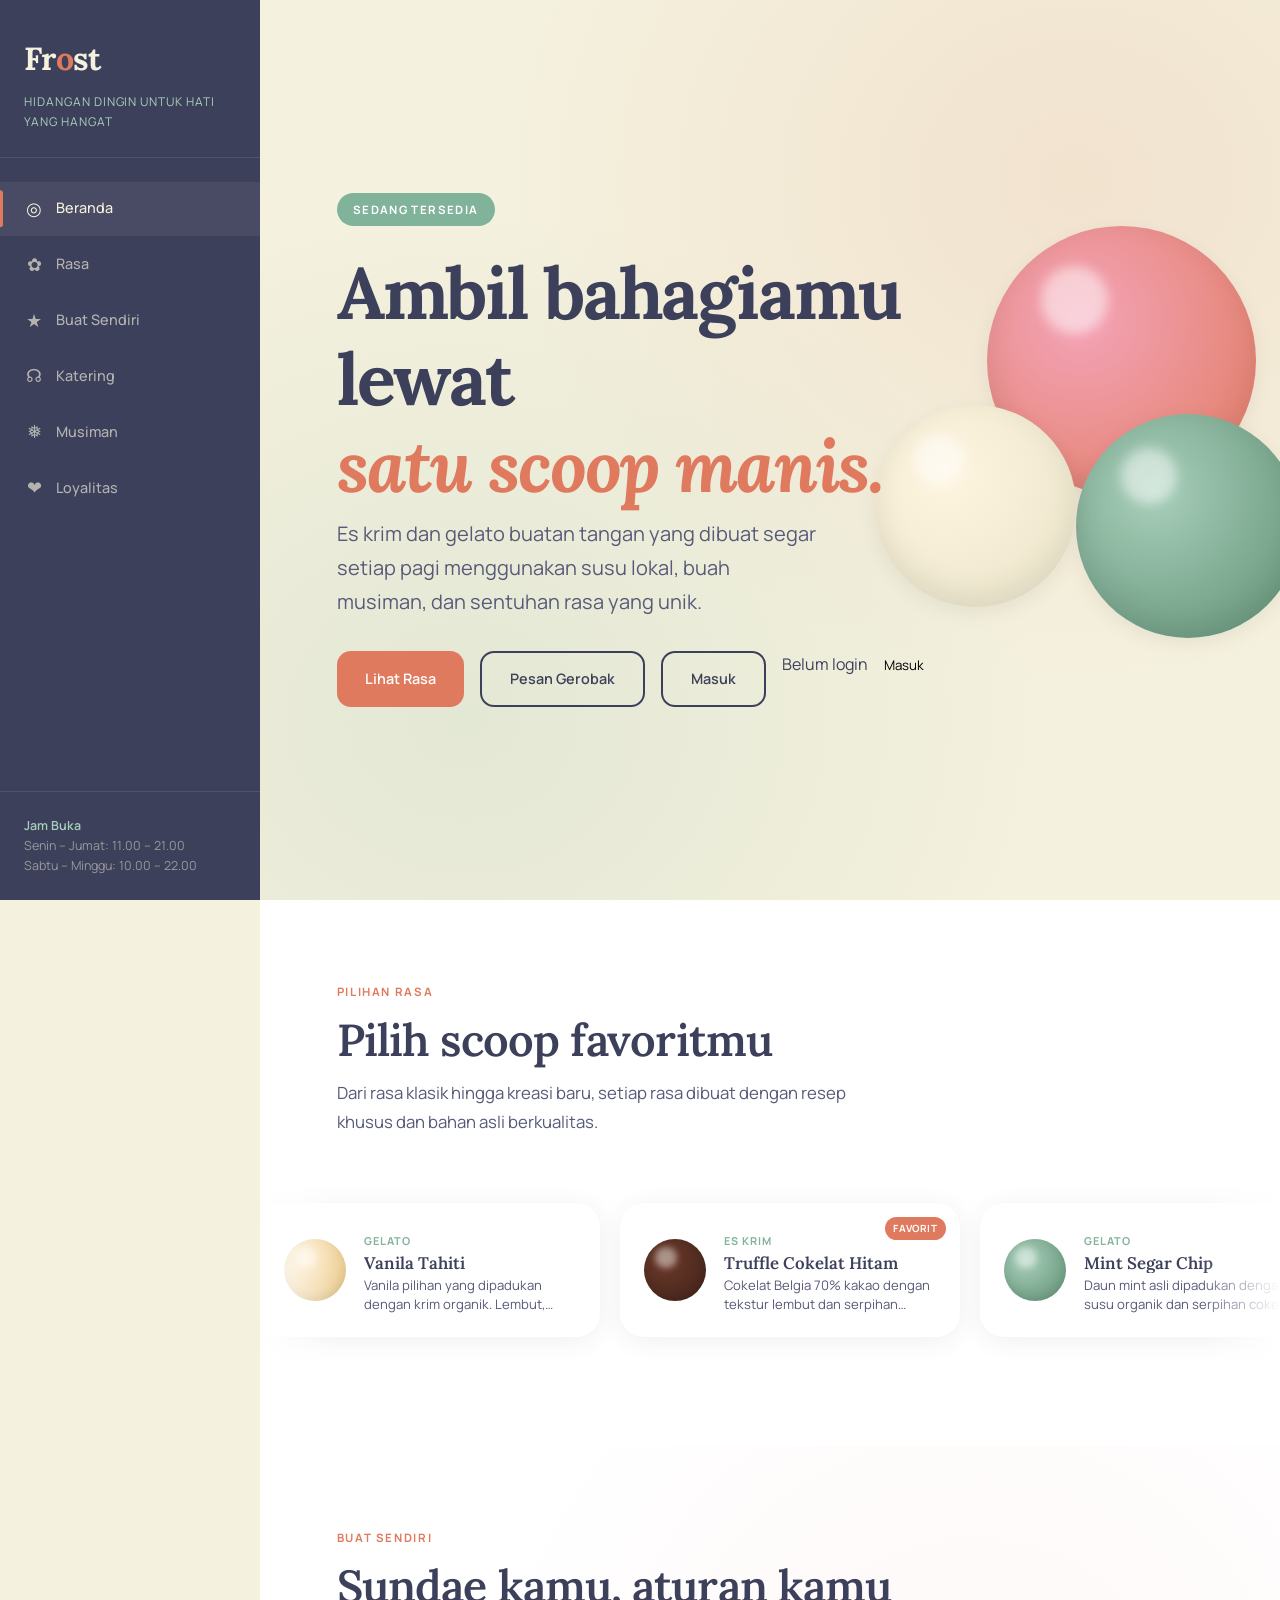
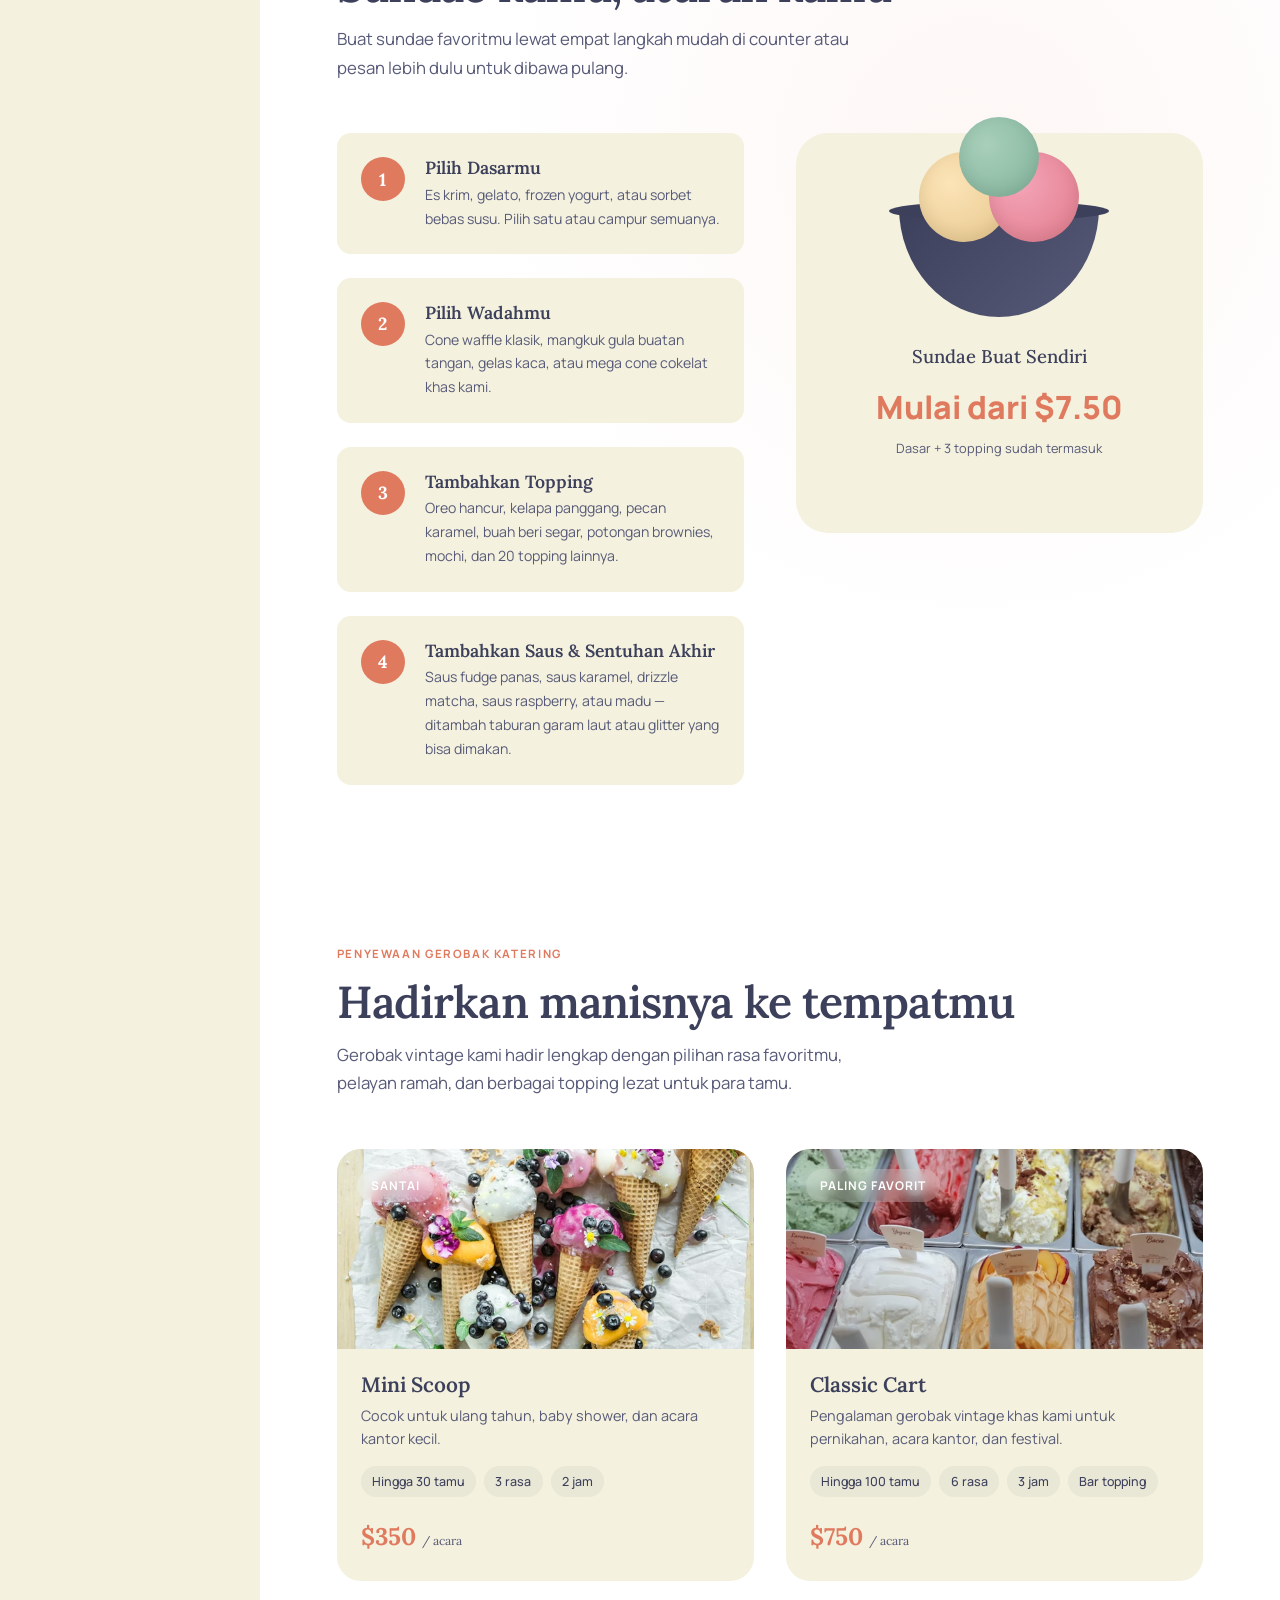
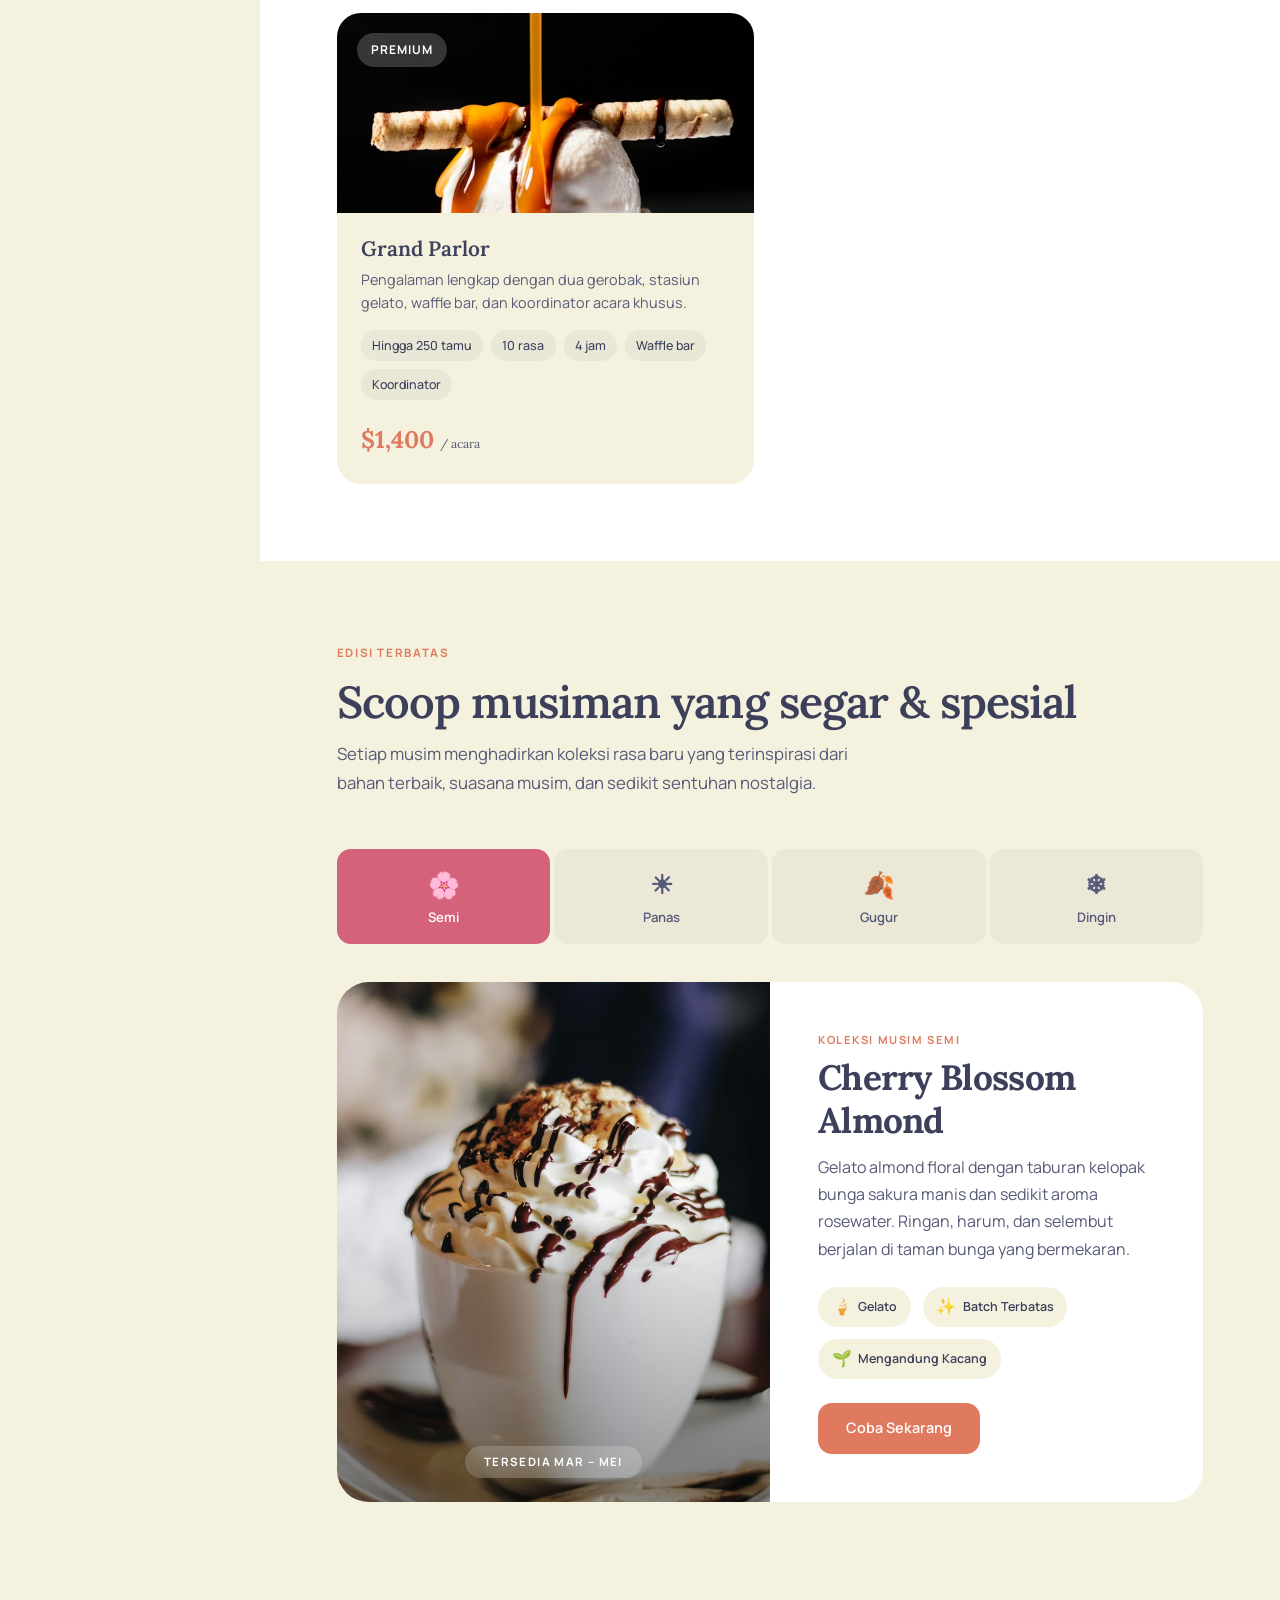
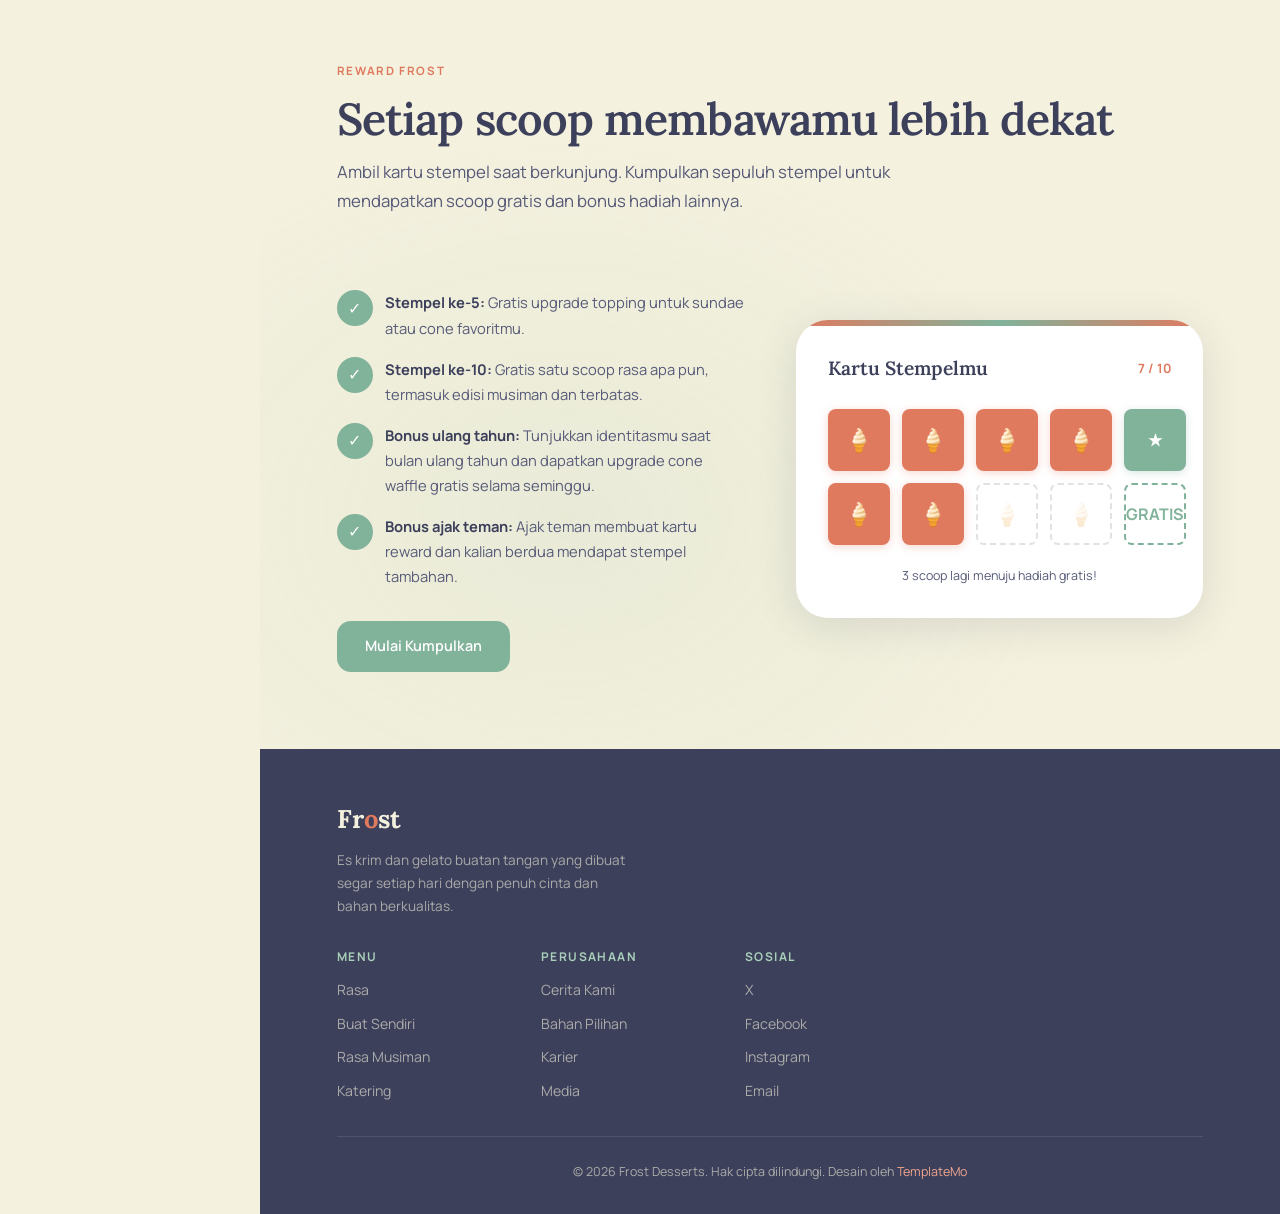
==== index.html @ 31338ddd "Update index.html" ====
<!DOCTYPE html>
<html lang="id">
<head>
  <meta charset="UTF-8">
  <meta name="viewport" content="width=device-width, initial-scale=1.0">
  <meta name="description" content="Frost — Hidangan dingin untuk hati yang hangat. Es krim, gelato, dan dessert beku buatan tangan dengan bahan lokal berkualitas.">
  <meta name="keywords" content="es krim, gelato, dessert beku, bakery, katering, hidangan manis">
  <meta name="author" content="Frost Desserts">
  <meta property="og:title" content="Frost — Hidangan Dingin untuk Hati yang Hangat">
  <meta property="og:description" content="Es krim, gelato, dan dessert beku buatan tangan dengan bahan lokal berkualitas.">
  <meta property="og:type" content="website">
  <meta name="twitter:card" content="summary_large_image">
  <title>Frost — Hidangan Dingin untuk Hati yang Hangat</title>

  <!-- Google Fonts: Lora + Manrope -->
  <link rel="preconnect" href="https://fonts.googleapis.com">
  <link rel="preconnect" href="https://fonts.gstatic.com" crossorigin>
  <link href="https://fonts.googleapis.com/css2?family=Lora:ital,wght@0,400;0,500;0,600;0,700;1,400;1,500&family=Manrope:wght@300;400;500;600;700;800&display=swap" rel="stylesheet">
  <link rel="stylesheet" href="templatemo-frost-style.css">

</head>
<body>

  <!-- ==========================================
       Tombol Hamburger Mobile
       ========================================== -->
  <button class="hamburger" id="hamburger" aria-label="Buka menu navigasi" aria-expanded="false">
    <div class="hamburger__lines">
      <span></span>
      <span></span>
      <span></span>
    </div>
  </button>

  <!-- Overlay Sidebar Mobile -->
  <div class="sidebar-overlay" id="sidebarOverlay"></div>

  <!-- ==========================================
       Navigasi Sidebar
       ========================================== -->
  <aside class="sidebar" id="sidebar" role="navigation" aria-label="Navigasi utama">
    <div class="sidebar__brand">
      <div class="sidebar__logo">Fr<span>o</span>st</div>
      <div class="sidebar__tagline">Hidangan dingin untuk hati yang hangat</div>
    </div>

    <nav class="sidebar__nav">
      <ul>
        <li><a href="#hero" class="active"><span class="nav-icon">&#9678;</span> Beranda</a></li>
        <li><a href="#flavors"><span class="nav-icon">&#10047;</span> Rasa</a></li>
        <li><a href="#builder"><span class="nav-icon">&#9733;</span> Buat Sendiri</a></li>
        <li><a href="#catering"><span class="nav-icon">&#9738;</span> Katering</a></li>
        <li><a href="#seasonal"><span class="nav-icon">&#10053;</span> Musiman</a></li>
        <li><a href="#loyalty"><span class="nav-icon">&#10084;</span> Loyalitas</a></li>
      </ul>
    </nav>

    <div class="sidebar__footer">
      <div class="sidebar__hours">
        <strong>Jam Buka</strong><br>
        Senin – Jumat: 11.00 – 21.00<br>
        Sabtu – Minggu: 10.00 – 22.00
      </div>
    </div>
  </aside>

  <!-- ==========================================
       Konten Utama
       ========================================== -->
  <main class="main">

    <!-- ======= HERO ======= -->
    <section class="hero" id="hero">
      <div class="hero__content">
        <div class="hero__badge reveal">Sedang Tersedia</div>

        <h1 class="hero__title reveal reveal-delay-1">
          Ambil bahagiamu lewat<br><em>satu scoop manis.</em>
        </h1>

        <p class="hero__subtitle reveal reveal-delay-2">
          Es krim dan gelato buatan tangan yang dibuat segar setiap pagi menggunakan susu lokal, buah musiman, dan sentuhan rasa yang unik.
        </p>

        <div class="hero__actions reveal reveal-delay-3">
          <a href="#flavors" class="btn btn--primary">Lihat Rasa</a>
          <a href="#catering" class="btn btn--outline">Pesan Gerobak</a>
          <a href="login/index.html" class="btn btn--outline">Masuk</a>

          <p id="userInfo">Belum login</p>

          <div id="authArea">
            <button onclick="goLogin()" class="nav-cta">Masuk</button>
          </div>

        </div>
      </div>

      <!-- Dekorasi scoop es krim -->
      <div class="hero__deco" aria-hidden="true">
        <div class="scoop scoop--strawberry">
          <div class="scoop--highlight"></div>
        </div>

        <div class="scoop scoop--mint">
          <div class="scoop--highlight"></div>
        </div>

        <div class="scoop scoop--vanilla">
          <div class="scoop--highlight"></div>
        </div>
      </div>
    </section>

    <!-- ======= FLAVOR WHEEL ======= -->
    <section class="section section--alt flavors-section" id="flavors">
      <div class="section__header reveal">

        <span class="section__label">Pilihan Rasa</span>

        <h2 class="section__title">Pilih scoop favoritmu</h2>

        <p class="section__desc">
          Dari rasa klasik hingga kreasi baru, setiap rasa dibuat dengan resep khusus dan bahan asli berkualitas.
        </p>

      </div>

      <!-- Baris 1 -->
      <div class="marquee">
        <div class="marquee__track">

          <div class="flavor-card">
            <div class="flavor-card__swatch" style="background: radial-gradient(circle at 35% 35%, #fce4b8, #e6c68a);"></div>

            <div class="flavor-card__info">
              <span class="flavor-card__type">Gelato</span>

              <h3 class="flavor-card__name">Vanila Tahiti</h3>

              <p class="flavor-card__desc">
                Vanila pilihan yang dipadukan dengan krim organik. Lembut, harum, dan tanpa perasa buatan.
              </p>
            </div>
          </div>

          <div class="flavor-card">
            <div class="flavor-card__tag">Favorit</div>

            <div class="flavor-card__swatch" style="background: radial-gradient(circle at 35% 35%, #6b3a2a, #3e2118);"></div>

            <div class="flavor-card__info">
              <span class="flavor-card__type">Es Krim</span>

              <h3 class="flavor-card__name">Truffle Cokelat Hitam</h3>

              <p class="flavor-card__desc">
                Cokelat Belgia 70% kakao dengan tekstur lembut dan serpihan truffle di setiap scoop.
              </p>
            </div>
          </div>

          <div class="flavor-card">
            <div class="flavor-card__swatch" style="background: radial-gradient(circle at 35% 35%, var(--sage-light), var(--sage-dark));"></div>

            <div class="flavor-card__info">
              <span class="flavor-card__type">Gelato</span>

              <h3 class="flavor-card__name">Mint Segar Chip</h3>

              <p class="flavor-card__desc">
                Daun mint asli dipadukan dengan susu organik dan serpihan cokelat hitam premium.
              </p>
            </div>
          </div>

          <div class="flavor-card">
            <div class="flavor-card__tag">Musiman</div>

            <div class="flavor-card__swatch" style="background: radial-gradient(circle at 35% 35%, #c9b3d6, #9b7eb8);"></div>

            <div class="flavor-card__info">
              <span class="flavor-card__type">Gelato</span>

              <h3 class="flavor-card__name">Madu Lavender</h3>

              <p class="flavor-card__desc">
                Lavender Prancis dan madu bunga pilihan menghasilkan rasa lembut dan harum.
              </p>
            </div>
          </div>

        </div>
      </div>
    </section>

    <!-- ======= TOPPING BUILDER ======= -->
    <section class="section builder" id="builder">

      <div class="section__header reveal">

        <span class="section__label">Buat Sendiri</span>

        <h2 class="section__title">Sundae kamu, aturan kamu</h2>

        <p class="section__desc">
          Buat sundae favoritmu lewat empat langkah mudah di counter atau pesan lebih dulu untuk dibawa pulang.
        </p>

      </div>

      <div class="builder__layout">
        <div class="builder__steps">

          <!-- Step 1 -->
          <div class="builder-step reveal">
            <div class="builder-step__num">1</div>

            <div>
              <h3 class="builder-step__title">Pilih Dasarmu</h3>

              <p class="builder-step__text">
                Es krim, gelato, frozen yogurt, atau sorbet bebas susu. Pilih satu atau campur semuanya.
              </p>
            </div>
          </div>

          <!-- Step 2 -->
          <div class="builder-step reveal reveal-delay-1">
            <div class="builder-step__num">2</div>

            <div>
              <h3 class="builder-step__title">Pilih Wadahmu</h3>

              <p class="builder-step__text">
                Cone waffle klasik, mangkuk gula buatan tangan, gelas kaca, atau mega cone cokelat khas kami.
              </p>
            </div>
          </div>

<!-- Step 3 -->
<div class="builder-step reveal reveal-delay-2">
  <div class="builder-step__num">3</div>
  <div>
    <h3 class="builder-step__title">Tambahkan Topping</h3>
    <p class="builder-step__text">Oreo hancur, kelapa panggang, pecan karamel, buah beri segar, potongan brownies, mochi, dan 20 topping lainnya.</p>
  </div>
</div>

<!-- Step 4 -->
<div class="builder-step reveal reveal-delay-3">
  <div class="builder-step__num">4</div>

  <div>
    <h3 class="builder-step__title">Tambahkan Saus &amp; Sentuhan Akhir</h3>

    <p class="builder-step__text">
      Saus fudge panas, saus karamel, drizzle matcha, saus raspberry, atau madu — ditambah taburan garam laut atau glitter yang bisa dimakan.
    </p>
  </div>
</div>
</div>

<!-- Visual Preview -->
<div class="builder__preview reveal">
  <div class="builder__preview-bowl">
    <div class="builder__preview-scoop1"></div>
    <div class="builder__preview-scoop2"></div>
    <div class="builder__preview-scoop3"></div>
  </div>

  <p class="builder__preview-text">Sundae Buat Sendiri</p>
  <p class="builder__preview-price">Mulai dari $7.50</p>
  <p class="builder__preview-note">Dasar + 3 topping sudah termasuk</p>
</div>
</div>
</section>

<!-- ======= CATERING CART ======= -->
<section class="section section--alt" id="catering">
  <div class="section__header reveal">
    <span class="section__label">Penyewaan Gerobak Katering</span>

    <h2 class="section__title">Hadirkan manisnya ke tempatmu</h2>

    <p class="section__desc">
      Gerobak vintage kami hadir lengkap dengan pilihan rasa favoritmu, pelayan ramah, dan berbagai topping lezat untuk para tamu.
    </p>
  </div>

  <div class="catering__grid">

    <!-- Cart 1 -->
    <div class="cart-card reveal">
      <div class="cart-card__visual">
        <img src="images/the-mini-scoop.avif" alt="Gerobak es krim untuk pesta kecil" loading="lazy">
        <span class="cart-card__visual-label">Santai</span>
      </div>

      <div class="cart-card__body">
        <h3 class="cart-card__name">Mini Scoop</h3>

        <p class="cart-card__desc">
          Cocok untuk ulang tahun, baby shower, dan acara kantor kecil.
        </p>

        <div class="cart-card__details">
          <span class="cart-card__detail">Hingga 30 tamu</span>
          <span class="cart-card__detail">3 rasa</span>
          <span class="cart-card__detail">2 jam</span>
        </div>

        <div class="cart-card__price">$350 <small>/ acara</small></div>
      </div>
    </div>

    <!-- Cart 2 -->
    <div class="cart-card reveal reveal-delay-1">
      <div class="cart-card__visual">
        <img src="images/the-classic-cart.avif" alt="Gerobak es krim vintage di acara luar ruangan" loading="lazy">
        <span class="cart-card__visual-label">Paling Favorit</span>
      </div>

      <div class="cart-card__body">
        <h3 class="cart-card__name">Classic Cart</h3>

        <p class="cart-card__desc">
          Pengalaman gerobak vintage khas kami untuk pernikahan, acara kantor, dan festival.
        </p>

        <div class="cart-card__details">
          <span class="cart-card__detail">Hingga 100 tamu</span>
          <span class="cart-card__detail">6 rasa</span>
          <span class="cart-card__detail">3 jam</span>
          <span class="cart-card__detail">Bar topping</span>
        </div>

        <div class="cart-card__price">$750 <small>/ acara</small></div>
      </div>
    </div>

    <!-- Cart 3 -->
    <div class="cart-card reveal reveal-delay-2">
      <div class="cart-card__visual">
        <img src="images/the-grand-parlor.avif" alt="Hidangan dessert premium di acara katering" loading="lazy">
        <span class="cart-card__visual-label">Premium</span>
      </div>

      <div class="cart-card__body">
        <h3 class="cart-card__name">Grand Parlor</h3>

        <p class="cart-card__desc">
          Pengalaman lengkap dengan dua gerobak, stasiun gelato, waffle bar, dan koordinator acara khusus.
        </p>

        <div class="cart-card__details">
          <span class="cart-card__detail">Hingga 250 tamu</span>
          <span class="cart-card__detail">10 rasa</span>
          <span class="cart-card__detail">4 jam</span>
          <span class="cart-card__detail">Waffle bar</span>
          <span class="cart-card__detail">Koordinator</span>
        </div>

        <div class="cart-card__price">$1,400 <small>/ acara</small></div>
      </div>
    </div>

  </div>
</section>
<!-- ======= SEASONAL LIMITED EDITIONS ======= -->
<!-- ======= EDISI MUSIMAN — Tabs ======= -->
<section class="section" id="seasonal">
  <div class="section__header reveal">
    <span class="section__label">Edisi Terbatas</span>
    <h2 class="section__title">Scoop musiman yang segar &amp; spesial</h2>
    <p class="section__desc">
      Setiap musim menghadirkan koleksi rasa baru yang terinspirasi dari bahan terbaik, suasana musim, dan sedikit sentuhan nostalgia.
    </p>
  </div>

  <!-- Season Tabs -->
  <div class="seasonal-tabs reveal" role="tablist">
    <button class="seasonal-tab is-active" data-season="spring" role="tab" aria-selected="true" aria-controls="panel-spring">
      <span class="seasonal-tab__icon" aria-hidden="true">&#127800;</span> Semi
    </button>

    <button class="seasonal-tab" data-season="summer" role="tab" aria-selected="false" aria-controls="panel-summer">
      <span class="seasonal-tab__icon" aria-hidden="true">&#9728;</span> Panas
    </button>

    <button class="seasonal-tab" data-season="autumn" role="tab" aria-selected="false" aria-controls="panel-autumn">
      <span class="seasonal-tab__icon" aria-hidden="true">&#127810;</span> Gugur
    </button>

    <button class="seasonal-tab" data-season="winter" role="tab" aria-selected="false" aria-controls="panel-winter">
      <span class="seasonal-tab__icon" aria-hidden="true">&#10052;</span> Dingin
    </button>
  </div>

  <!-- Tab Panels -->
  <div class="seasonal-panels reveal">

    <!-- Spring Panel -->
    <div class="seasonal-panel is-active" id="panel-spring" role="tabpanel">
      <div class="seasonal-panel__visual">
        <img src="images/spring-collection.avif" alt="Gelato almond bunga sakura dengan taburan kelopak" loading="lazy">
        <span class="seasonal-panel__badge">Tersedia Mar – Mei</span>
      </div>

      <div class="seasonal-panel__details">
        <span class="seasonal-panel__season-label">Koleksi Musim Semi</span>

        <h3 class="seasonal-panel__name">Cherry Blossom Almond</h3>

        <p class="seasonal-panel__desc">
          Gelato almond floral dengan taburan kelopak bunga sakura manis dan sedikit aroma rosewater. Ringan, harum, dan selembut berjalan di taman bunga yang bermekaran.
        </p>

        <div class="seasonal-panel__meta">
          <span class="seasonal-panel__meta-tag"><span>&#127846;</span> Gelato</span>
          <span class="seasonal-panel__meta-tag"><span>&#10024;</span> Batch Terbatas</span>
          <span class="seasonal-panel__meta-tag"><span>&#127793;</span> Mengandung Kacang</span>
        </div>

        <a href="#hero" class="btn btn--primary seasonal-panel__cta">Coba Sekarang</a>
      </div>
    </div>

    <!-- Summer Panel -->
    <div class="seasonal-panel" id="panel-summer" role="tabpanel">
      <div class="seasonal-panel__visual">
        <img src="images/summer-collection.avif" alt="Sorbet mangga cabai lime dengan buah tropis" loading="lazy">
        <span class="seasonal-panel__badge">Tersedia Jun – Agu</span>
      </div>

      <div class="seasonal-panel__details">
        <span class="seasonal-panel__season-label">Koleksi Musim Panas</span>

        <h3 class="seasonal-panel__name">Mango Chili Lime</h3>

        <p class="seasonal-panel__desc">
          Sorbet mangga manis dengan taburan bumbu cabai-lime dan crumble kulit jeruk nipis. Perpaduan rasa manis, segar, dan sedikit pedas yang paling sering diminta kembali.
        </p>

        <div class="seasonal-panel__meta">
          <span class="seasonal-panel__meta-tag"><span>&#127847;</span> Sorbet</span>
          <span class="seasonal-panel__meta-tag"><span>&#127793;</span> Bebas Susu</span>
          <span class="seasonal-panel__meta-tag"><span>&#127798;</span> Pedas Ringan</span>
        </div>

        <a href="#hero" class="btn btn--primary seasonal-panel__cta">Coba Sekarang</a>
      </div>
    </div>

    <!-- Autumn Panel -->
    <div class="seasonal-panel" id="panel-autumn" role="tabpanel">
      <div class="seasonal-panel__visual">
        <img src="images/autumn-collection.avif" alt="Es krim pumpkin chai swirl dengan rempah hangat" loading="lazy">
        <span class="seasonal-panel__badge">Tersedia Sep – Nov</span>
      </div>

      <div class="seasonal-panel__details">
        <span class="seasonal-panel__season-label">Koleksi Musim Gugur</span>

        <h3 class="seasonal-panel__name">Pumpkin Chai Swirl</h3>

        <p class="seasonal-panel__desc">
          Es krim labu berbumbu dengan swirl karamel chai dan taburan biji labu panggang. Hangat, nyaman, dan cocok dinikmati dengan scoop tambahan.
        </p>

        <div class="seasonal-panel__meta">
          <span class="seasonal-panel__meta-tag"><span>&#127846;</span> Es Krim</span>
          <span class="seasonal-panel__meta-tag"><span>&#10024;</span> Favorit Pelanggan</span>
          <span class="seasonal-panel__meta-tag"><span>&#127869;</span> Mengandung Susu</span>
        </div>

        <a href="#hero" class="btn btn--primary seasonal-panel__cta">Coba Sekarang</a>
      </div>
    </div>

    <!-- Winter Panel -->
    <div class="seasonal-panel" id="panel-winter" role="tabpanel">
      <div class="seasonal-panel__visual">
        <img src="images/winter-collection.avif" alt="Es krim peppermint brownie dengan potongan cokelat" loading="lazy">
        <span class="seasonal-panel__badge">Tersedia Des – Feb</span>
      </div>

      <div class="seasonal-panel__details">
        <span class="seasonal-panel__season-label">Koleksi Musim Dingin</span>

        <h3 class="seasonal-panel__name">Peppermint Bark Brownie</h3>

        <p class="seasonal-panel__desc">
          Es krim cokelat peppermint dengan potongan brownie lembut dan serpihan peppermint cokelat putih. Manis spesial liburan di setiap gigitan.
        </p>

        <div class="seasonal-panel__meta">
          <span class="seasonal-panel__meta-tag"><span>&#127846;</span> Es Krim</span>
          <span class="seasonal-panel__meta-tag"><span>&#127876;</span> Edisi Liburan</span>
          <span class="seasonal-panel__meta-tag"><span>&#10024;</span> Batch Terbatas</span>
        </div>

        <a href="#hero" class="btn btn--primary seasonal-panel__cta">Coba Sekarang</a>
      </div>
    </div>

  </div>
</section>

<!-- ======= LOYALTY STAMP CARD ======= -->
<section class="section section--alt loyalty" id="loyalty">
  <div class="section__header reveal">
    <span class="section__label">Reward Frost</span>

    <h2 class="section__title">Setiap scoop membawamu lebih dekat</h2>

    <p class="section__desc">
      Ambil kartu stempel saat berkunjung. Kumpulkan sepuluh stempel untuk mendapatkan scoop gratis dan bonus hadiah lainnya.
    </p>
  </div>

  <div class="loyalty__layout">

    <div class="loyalty__info reveal">
      <div class="loyalty__perks">

        <div class="perk">
          <div class="perk__icon">&#10003;</div>

          <p class="perk__text">
            <strong>Stempel ke-5:</strong> Gratis upgrade topping untuk sundae atau cone favoritmu.
          </p>
        </div>

        <div class="perk">
          <div class="perk__icon">&#10003;</div>

          <p class="perk__text">
            <strong>Stempel ke-10:</strong> Gratis satu scoop rasa apa pun, termasuk edisi musiman dan terbatas.
          </p>
        </div>

        <div class="perk">
          <div class="perk__icon">&#10003;</div>

          <p class="perk__text">
            <strong>Bonus ulang tahun:</strong> Tunjukkan identitasmu saat bulan ulang tahun dan dapatkan upgrade cone waffle gratis selama seminggu.
          </p>
        </div>

        <div class="perk">
          <div class="perk__icon">&#10003;</div>

          <p class="perk__text">
            <strong>Bonus ajak teman:</strong> Ajak teman membuat kartu reward dan kalian berdua mendapat stempel tambahan.
          </p>
        </div>

      </div>

      <a href="#hero" class="btn btn--sage" style="margin-top: 2rem;">Mulai Kumpulkan</a>
    </div>

    <!-- Stamp Card Visual -->
    <div class="stamp-card reveal reveal-delay-1">

      <div class="stamp-card__header">
        <span class="stamp-card__title">Kartu Stempelmu</span>
        <span class="stamp-card__count">7 / 10</span>
      </div>

      <div class="stamp-card__grid">
        <div class="stamp stamp--filled">&#127846;</div>
        <div class="stamp stamp--filled">&#127846;</div>
        <div class="stamp stamp--filled">&#127846;</div>
        <div class="stamp stamp--filled">&#127846;</div>
        <div class="stamp stamp--reward stamp--filled">&#9733;</div>
        <div class="stamp stamp--filled">&#127846;</div>
        <div class="stamp stamp--filled">&#127846;</div>
        <div class="stamp">&#127846;</div>
        <div class="stamp">&#127846;</div>
        <div class="stamp stamp--reward">GRATIS</div>
      </div>

      <p class="stamp-card__footer">
        3 scoop lagi menuju hadiah gratis!
      </p>
    </div>

  </div>
</section>

<!-- ======= FOOTER ======= -->
<footer class="footer">
  <div class="footer__top">

    <div>
      <div class="footer__brand">Fr<span>o</span>st</div>

      <p class="footer__copy">
        Es krim dan gelato buatan tangan yang dibuat segar setiap hari dengan penuh cinta dan bahan berkualitas.
      </p>
    </div>

    <div class="footer__links">

      <div class="footer__col">
        <h4>Menu</h4>

        <ul>
          <li><a href="#flavors">Rasa</a></li>
          <li><a href="#builder">Buat Sendiri</a></li>
          <li><a href="#seasonal">Rasa Musiman</a></li>
          <li><a href="#catering">Katering</a></li>
        </ul>
      </div>

      <div class="footer__col">
        <h4>Perusahaan</h4>

        <ul>
          <li><a href="#">Cerita Kami</a></li>
          <li><a href="#">Bahan Pilihan</a></li>
          <li><a href="#">Karier</a></li>
          <li><a href="#">Media</a></li>
        </ul>
      </div>

      <div class="footer__col">
        <h4>Sosial</h4>

        <ul>
          <li><a href="https://x.com/minthu" target="_blank">X</a></li>
          <li><a href="#">Facebook</a></li>
          <li><a href="#">Instagram</a></li>
          <li><a href="#">Email</a></li>
        </ul>
      </div>

    </div>
  </div>

  <div class="footer__bottom">
    <p>
      &copy; 2026 Frost Desserts. Hak cipta dilindungi.
      Desain oleh
      <a href="https://templatemo.com" target="_blank" rel="noopener noreferrer">TemplateMo</a>
    </p>
  </div>
</footer>

  </main>
  <script data-cfasync="false" src="/cdn-cgi/scripts/5c5dd728/cloudflare-static/email-decode.min.js"></script>
  <script src="templatemo-frost-script.js"></script>
    <script src="login/js/welcome.js"><.script>
</body>
</html>
---- templatemo-frost-style.css ----
@charset "utf-8";
/* 

CSS Document 

TemplateMo 613 Frost Bakery

https://templatemo.com/tm-613-frost-bakery

*/

:root {
	/* Color Palette — Terracotta */
	--terracotta: #E07A5F;
	--cream: #F4F1DE;
	--navy: #3D405B;
	--sage: #81B29A;

	/* Extended shades */
	--terracotta-light: #f0a58e;
	--terracotta-dark: #c4603f;
	--cream-dark: #e8e3c8;
	--navy-light: #575a78;
	--sage-light: #a8cfba;
	--sage-dark: #5f8e73;

	/* Typography */
	--font-heading: 'Lora', Georgia, serif;
	--font-body: 'Manrope', 'Segoe UI', sans-serif;

	/* Spacing */
	--sidebar-width: 260px;
	--section-pad: clamp(3rem, 6vw, 6rem);
	--gap: clamp(1rem, 2.5vw, 2rem);

	/* Borders & Radius */
	--radius-sm: 8px;
	--radius-md: 14px;
	--radius-lg: 24px;
	--radius-xl: 32px;

	/* Shadows */
	--shadow-card: 0 4px 24px rgba(61, 64, 91, 0.08);
	--shadow-hover: 0 8px 40px rgba(61, 64, 91, 0.14);

	/* Transitions */
	--ease-out: cubic-bezier(0.22, 1, 0.36, 1);
	--duration: 0.5s;
}

/* ============================================
       Reset & Base
       ============================================ */
*,
*::before,
*::after {
	margin: 0;
	padding: 0;
	box-sizing: border-box;
}

html {
	scroll-behavior: smooth;
	font-size: 16px;
	-webkit-font-smoothing: antialiased;
	-moz-osx-font-smoothing: grayscale;
}

body {
	font-family: var(--font-body);
	color: var(--navy);
	background-color: var(--cream);
	line-height: 1.7;
	overflow-x: hidden;
}

h1,
h2,
h3,
h4,
h5,
h6 {
	font-family: var(--font-heading);
	font-weight: 600;
	line-height: 1.2;
}

a {
	color: inherit;
	text-decoration: none;
}

img {
	max-width: 100%;
	display: block;
}

ul {
	list-style: none;
}

button {
	font-family: var(--font-body);
	cursor: pointer;
	border: none;
	background: none;
}

/* ============================================
       Sidebar Navigation
       ============================================ */
.sidebar {
	position: fixed;
	top: 0;
	left: 0;
	width: var(--sidebar-width);
	height: 100vh;
	background: var(--navy);
	color: var(--cream);
	display: flex;
	flex-direction: column;
	z-index: 1000;
	overflow-y: auto;
	transition: transform 0.4s var(--ease-out);
}

.sidebar__brand {
	padding: 2rem 1.5rem 1.5rem;
	border-bottom: 1px solid rgba(244, 241, 222, 0.1);
}

.sidebar__logo {
	font-family: var(--font-heading);
	font-size: 2rem;
	font-weight: 700;
	letter-spacing: -0.02em;
	color: var(--cream);
}

.sidebar__logo span {
	color: var(--terracotta);
}

.sidebar__tagline {
	font-size: 0.75rem;
	font-weight: 400;
	letter-spacing: 0.08em;
	text-transform: uppercase;
	color: var(--sage-light);
	margin-top: 0.35rem;
}

.sidebar__nav {
	flex: 1;
	padding: 1.5rem 0;
}

.sidebar__nav ul {
	display: flex;
	flex-direction: column;
	gap: 2px;
}

.sidebar__nav a {
	display: flex;
	align-items: center;
	gap: 0.75rem;
	padding: 0.75rem 1.5rem;
	font-size: 0.9rem;
	font-weight: 500;
	color: rgba(244, 241, 222, 0.65);
	transition: all 0.3s var(--ease-out);
	position: relative;
}

.sidebar__nav a::before {
	content: '';
	position: absolute;
	left: 0;
	top: 50%;
	transform: translateY(-50%) scaleY(0);
	width: 3px;
	height: 70%;
	background: var(--terracotta);
	border-radius: 0 3px 3px 0;
	transition: transform 0.3s var(--ease-out);
}

.sidebar__nav a:hover,
.sidebar__nav a.active {
	color: var(--cream);
	background: rgba(244, 241, 222, 0.06);
}

.sidebar__nav a:hover::before,
.sidebar__nav a.active::before {
	transform: translateY(-50%) scaleY(1);
}

.sidebar__nav .nav-icon {
	width: 20px;
	text-align: center;
	font-size: 1.1rem;
	flex-shrink: 0;
}

.sidebar__footer {
	padding: 1.5rem;
	border-top: 1px solid rgba(244, 241, 222, 0.1);
}

.sidebar__hours {
	font-size: 0.78rem;
	color: rgba(244, 241, 222, 0.5);
	line-height: 1.6;
}

.sidebar__hours strong {
	color: var(--sage-light);
	font-weight: 600;
}

/* ============================================
       Mobile Hamburger Toggle
       ============================================ */
.hamburger {
	display: none;
	position: fixed;
	top: 1rem;
	left: 1rem;
	z-index: 1100;
	width: 48px;
	height: 48px;
	background: var(--navy);
	border-radius: var(--radius-sm);
	align-items: center;
	justify-content: center;
	box-shadow: var(--shadow-card);
}

.hamburger__lines {
	width: 22px;
	height: 16px;
	position: relative;
}

.hamburger__lines span {
	display: block;
	position: absolute;
	width: 100%;
	height: 2px;
	background: var(--cream);
	border-radius: 2px;
	transition: all 0.3s var(--ease-out);
}

.hamburger__lines span:nth-child(1) {
	top: 0;
}

.hamburger__lines span:nth-child(2) {
	top: 7px;
}

.hamburger__lines span:nth-child(3) {
	top: 14px;
}

.hamburger.is-active .hamburger__lines span:nth-child(1) {
	top: 7px;
	transform: rotate(45deg);
}

.hamburger.is-active .hamburger__lines span:nth-child(2) {
	opacity: 0;
}

.hamburger.is-active .hamburger__lines span:nth-child(3) {
	top: 7px;
	transform: rotate(-45deg);
}

/* Mobile overlay */
.sidebar-overlay {
	display: none;
	position: fixed;
	inset: 0;
	background: rgba(61, 64, 91, 0.5);
	z-index: 999;
	opacity: 0;
	transition: opacity 0.3s ease;
}

.sidebar-overlay.is-visible {
	opacity: 1;
}

/* ============================================
       Main Content Area
       ============================================ */
.main {
	margin-left: var(--sidebar-width);
	min-height: 100vh;
}

/* ============================================
       Scroll-triggered Animation Classes
       ============================================ */
.reveal {
	opacity: 0;
	transform: translateY(30px);
	transition: opacity 0.7s var(--ease-out), transform 0.7s var(--ease-out);
}

.reveal.is-visible {
	opacity: 1;
	transform: translateY(0);
}

.reveal-delay-1 {
	transition-delay: 0.1s;
}

.reveal-delay-2 {
	transition-delay: 0.2s;
}

.reveal-delay-3 {
	transition-delay: 0.3s;
}

.reveal-delay-4 {
	transition-delay: 0.4s;
}

/* ============================================
       Section: Hero
       ============================================ */
.hero {
	position: relative;
	min-height: 100vh;
	display: flex;
	align-items: center;
	padding: var(--section-pad);
	background:
		radial-gradient(ellipse at 20% 80%, rgba(129, 178, 154, 0.15) 0%, transparent 50%),
		radial-gradient(ellipse at 80% 20%, rgba(224, 122, 95, 0.12) 0%, transparent 50%),
		var(--cream);
	overflow: hidden;
}

.hero__content {
	max-width: 640px;
	position: relative;
	z-index: 2;
}

.hero__badge {
	display: inline-block;
	padding: 0.4rem 1rem;
	background: var(--sage);
	color: #fff;
	font-size: 0.72rem;
	font-weight: 700;
	letter-spacing: 0.12em;
	text-transform: uppercase;
	border-radius: 50px;
	margin-bottom: 1.5rem;
}

.hero__title {
	font-size: clamp(2.8rem, 6vw, 4.5rem);
	font-weight: 700;
	color: var(--navy);
	margin-bottom: 0.5rem;
	letter-spacing: -0.03em;
}

.hero__title em {
	color: var(--terracotta);
	font-style: italic;
}

.hero__subtitle {
	font-size: clamp(1rem, 2vw, 1.25rem);
	color: var(--navy-light);
	margin-bottom: 2rem;
	max-width: 480px;
}

.hero__actions {
	display: flex;
	flex-wrap: wrap;
	gap: 1rem;
}

/* Decorative scoops */
.hero__deco {
	position: absolute;
	right: -2%;
	top: 50%;
	transform: translateY(-50%);
	width: clamp(280px, 35vw, 500px);
	height: clamp(280px, 35vw, 500px);
	z-index: 1;
}

.scoop {
	position: absolute;
	border-radius: 50%;
	box-shadow: inset 0 -10px 30px rgba(0, 0, 0, 0.08), 0 6px 20px rgba(0, 0, 0, 0.06);
}

.scoop--strawberry {
	width: 60%;
	height: 60%;
	background: radial-gradient(circle at 35% 35%, #f4a4b8, var(--terracotta));
	top: 0;
	right: 10%;
}

.scoop--mint {
	width: 50%;
	height: 50%;
	background: radial-gradient(circle at 35% 35%, var(--sage-light), var(--sage-dark));
	bottom: 8%;
	right: 0;
}

.scoop--vanilla {
	width: 45%;
	height: 45%;
	background: radial-gradient(circle at 35% 35%, #fff5e0, var(--cream-dark));
	bottom: 15%;
	left: 5%;
}

.scoop--highlight {
	position: absolute;
	width: 25%;
	height: 25%;
	background: rgba(255, 255, 255, 0.5);
	border-radius: 50%;
	top: 15%;
	left: 20%;
	filter: blur(6px);
}

/* ============================================
       Buttons
       ============================================ */
.btn {
	display: inline-flex;
	align-items: center;
	gap: 0.5rem;
	padding: 0.85rem 1.75rem;
	font-size: 0.9rem;
	font-weight: 600;
	border-radius: var(--radius-md);
	transition: all 0.3s var(--ease-out);
}

.btn--primary {
	background: var(--terracotta);
	color: #fff;
}

.btn--primary:hover {
	background: var(--terracotta-dark);
	transform: translateY(-2px);
	box-shadow: 0 6px 24px rgba(224, 122, 95, 0.35);
}

.btn--outline {
	border: 2px solid var(--navy);
	color: var(--navy);
	background: transparent;
}

.btn--outline:hover {
	background: var(--navy);
	color: var(--cream);
	transform: translateY(-2px);
}

.btn--sage {
	background: var(--sage);
	color: #fff;
}

.btn--sage:hover {
	background: var(--sage-dark);
	transform: translateY(-2px);
	box-shadow: 0 6px 24px rgba(129, 178, 154, 0.35);
}

/* ============================================
       Section Headers (shared)
       ============================================ */
.section {
	padding: var(--section-pad);
}

.section--alt {
	background: #fff;
}

.section__header {
	margin-bottom: clamp(2rem, 4vw, 3.5rem);
}

.section__label {
	display: inline-block;
	font-size: 0.72rem;
	font-weight: 700;
	letter-spacing: 0.14em;
	text-transform: uppercase;
	color: var(--terracotta);
	margin-bottom: 0.75rem;
}

.section__title {
	font-size: clamp(1.8rem, 4vw, 2.8rem);
	color: var(--navy);
	letter-spacing: -0.02em;
}

.section__desc {
	margin-top: 0.75rem;
	font-size: 1.05rem;
	color: var(--navy-light);
	max-width: 560px;
}

/* ============================================
       Section: Flavor Wheel — Ticker Marquee
       ============================================ */
.flavors-section {
	overflow: hidden;
	padding-left: 0;
	padding-right: 0;
}

.flavors-section .section__header {
	padding-left: var(--section-pad);
	padding-right: var(--section-pad);
}

/* Marquee wrapper */
.marquee {
	position: relative;
	width: 100%;
	overflow: hidden;
	padding: 1rem 0 2rem;
}

/* Subtle edge fades */
.marquee::before,
.marquee::after {
	content: '';
	position: absolute;
	top: 0;
	bottom: 0;
	width: 80px;
	z-index: 2;
	pointer-events: none;
}

.marquee::before {
	left: 0;
	background: linear-gradient(to right, #fff, transparent);
}

.marquee::after {
	right: 0;
	background: linear-gradient(to left, #fff, transparent);
}

/* Two rows scrolling in opposite directions */
.marquee__track {
	display: flex;
	width: max-content;
	gap: 1.25rem;
	animation: marquee-scroll 35s linear infinite;
}

.marquee__track--reverse {
	animation-name: marquee-scroll-reverse;
	animation-duration: 40s;
	margin-top: 1.25rem;
}

/* Pause on hover */
.marquee:hover .marquee__track {
	animation-play-state: paused;
}

@keyframes marquee-scroll {
	0% {
		transform: translateX(0);
	}

	100% {
		transform: translateX(-50%);
	}
}

@keyframes marquee-scroll-reverse {
	0% {
		transform: translateX(-50%);
	}

	100% {
		transform: translateX(0);
	}
}

/* Flavor card — horizontal compact style */
.flavor-card {
	flex-shrink: 0;
	width: 340px;
	background: #fff;
	border-radius: var(--radius-lg);
	padding: 1.4rem 1.5rem;
	box-shadow: var(--shadow-card);
	display: flex;
	align-items: center;
	gap: 1.15rem;
	transition: all 0.35s var(--ease-out);
	position: relative;
	overflow: hidden;
	cursor: default;
}

.flavor-card:hover {
	box-shadow: var(--shadow-hover);
	transform: scale(1.03);
}

.flavor-card__swatch {
	width: 62px;
	height: 62px;
	border-radius: 50%;
	flex-shrink: 0;
	position: relative;
	box-shadow: inset 0 -4px 10px rgba(0, 0, 0, 0.08);
}

.flavor-card__swatch::after {
	content: '';
	position: absolute;
	width: 35%;
	height: 35%;
	background: rgba(255, 255, 255, 0.45);
	border-radius: 50%;
	top: 12%;
	left: 18%;
	filter: blur(3px);
}

.flavor-card__info {
	min-width: 0;
}

.flavor-card__name {
	font-family: var(--font-heading);
	font-size: 1.05rem;
	font-weight: 600;
	color: var(--navy);
	margin-bottom: 0.15rem;
	white-space: nowrap;
	overflow: hidden;
	text-overflow: ellipsis;
}

.flavor-card__type {
	font-size: 0.68rem;
	font-weight: 700;
	text-transform: uppercase;
	letter-spacing: 0.08em;
	color: var(--sage);
	margin-bottom: 0.3rem;
}

.flavor-card__desc {
	font-size: 0.82rem;
	color: var(--navy-light);
	line-height: 1.5;
	display: -webkit-box;
	-webkit-line-clamp: 2;
	-webkit-box-orient: vertical;
	overflow: hidden;
}

.flavor-card__tag {
	position: absolute;
	top: 0.85rem;
	right: 0.85rem;
	padding: 0.2rem 0.55rem;
	font-size: 0.62rem;
	font-weight: 700;
	text-transform: uppercase;
	letter-spacing: 0.06em;
	border-radius: 50px;
	background: var(--terracotta);
	color: #fff;
}

/* ============================================
       Section: Topping Builder
       ============================================ */
.builder {
	background:
		radial-gradient(ellipse at 70% 30%, rgba(224, 122, 95, 0.06) 0%, transparent 50%),
		#fff;
}

.builder__layout {
	display: grid;
	grid-template-columns: 1fr 1fr;
	gap: clamp(2rem, 4vw, 4rem);
	align-items: start;
}

.builder__steps {
	display: flex;
	flex-direction: column;
	gap: 1.5rem;
}

.builder-step {
	display: flex;
	gap: 1.25rem;
	padding: 1.5rem;
	background: var(--cream);
	border-radius: var(--radius-md);
	transition: all 0.3s var(--ease-out);
}

.builder-step:hover {
	box-shadow: var(--shadow-card);
}

.builder-step__num {
	flex-shrink: 0;
	width: 44px;
	height: 44px;
	background: var(--terracotta);
	color: #fff;
	border-radius: 50%;
	display: flex;
	align-items: center;
	justify-content: center;
	font-family: var(--font-heading);
	font-weight: 700;
	font-size: 1.1rem;
}

.builder-step__title {
	font-family: var(--font-heading);
	font-size: 1.1rem;
	font-weight: 600;
	color: var(--navy);
	margin-bottom: 0.25rem;
}

.builder-step__text {
	font-size: 0.88rem;
	color: var(--navy-light);
}

.builder__preview {
	background: var(--cream);
	border-radius: var(--radius-xl);
	padding: 2.5rem;
	text-align: center;
	position: relative;
	min-height: 400px;
	display: flex;
	flex-direction: column;
	align-items: center;
	justify-content: center;
}

.builder__preview-bowl {
	width: 200px;
	height: 110px;
	background: linear-gradient(135deg, var(--navy), var(--navy-light));
	border-radius: 0 0 50% 50% / 0 0 100% 100%;
	position: relative;
	margin: 0 auto 1.5rem;
}

.builder__preview-bowl::before {
	content: '';
	position: absolute;
	top: -6px;
	left: -10px;
	right: -10px;
	height: 20px;
	background: var(--navy);
	border-radius: 50%;
}

.builder__preview-scoop1 {
	width: 90px;
	height: 90px;
	border-radius: 50%;
	background: radial-gradient(circle at 35% 35%, #fce4b8, #e6c68a);
	position: absolute;
	top: -55px;
	left: 20px;
	box-shadow: inset 0 -6px 15px rgba(0, 0, 0, 0.08);
}

.builder__preview-scoop2 {
	width: 90px;
	height: 90px;
	border-radius: 50%;
	background: radial-gradient(circle at 35% 35%, #f4a4b8, #e07a8a);
	position: absolute;
	top: -55px;
	right: 20px;
	box-shadow: inset 0 -6px 15px rgba(0, 0, 0, 0.08);
}

.builder__preview-scoop3 {
	width: 80px;
	height: 80px;
	border-radius: 50%;
	background: radial-gradient(circle at 35% 35%, var(--sage-light), var(--sage));
	position: absolute;
	top: -90px;
	left: 50%;
	transform: translateX(-50%);
	box-shadow: inset 0 -6px 15px rgba(0, 0, 0, 0.08);
}

.builder__preview-text {
	font-family: var(--font-heading);
	font-size: 1.15rem;
	color: var(--navy);
	font-weight: 500;
}

.builder__preview-price {
	font-size: 2rem;
	font-weight: 800;
	color: var(--terracotta);
	margin-top: 0.5rem;
}

.builder__preview-note {
	font-size: 0.8rem;
	color: var(--navy-light);
	margin-top: 0.25rem;
}

/* ============================================
       Section: Catering Cart
       ============================================ */
.catering__grid {
	display: grid;
	grid-template-columns: repeat(auto-fill, minmax(300px, 1fr));
	gap: var(--gap);
}

.cart-card {
	background: var(--cream);
	border-radius: var(--radius-lg);
	overflow: hidden;
	transition: all 0.4s var(--ease-out);
}

.cart-card:hover {
	transform: translateY(-4px);
	box-shadow: var(--shadow-hover);
}

.cart-card__visual {
	height: 200px;
	position: relative;
	overflow: hidden;
}

.cart-card__visual img {
	width: 100%;
	height: 100%;
	object-fit: cover;
	transition: transform 0.5s var(--ease-out);
}

.cart-card:hover .cart-card__visual img {
	transform: scale(1.05);
}

.cart-card__visual-label {
	position: absolute;
	top: 1.25rem;
	left: 1.25rem;
	padding: 0.4rem 0.9rem;
	background: rgba(255, 255, 255, 0.2);
	backdrop-filter: blur(6px);
	border-radius: 50px;
	color: #fff;
	font-size: 0.75rem;
	font-weight: 700;
	letter-spacing: 0.08em;
	text-transform: uppercase;
}

.cart-card__body {
	padding: 1.5rem;
}

.cart-card__name {
	font-family: var(--font-heading);
	font-size: 1.3rem;
	font-weight: 600;
	color: var(--navy);
	margin-bottom: 0.35rem;
}

.cart-card__desc {
	font-size: 0.9rem;
	color: var(--navy-light);
	margin-bottom: 1rem;
	line-height: 1.6;
}

.cart-card__details {
	display: flex;
	flex-wrap: wrap;
	gap: 0.5rem;
	margin-bottom: 1.25rem;
}

.cart-card__detail {
	padding: 0.3rem 0.7rem;
	background: rgba(61, 64, 91, 0.06);
	border-radius: 50px;
	font-size: 0.78rem;
	font-weight: 500;
	color: var(--navy);
}

.cart-card__price {
	font-family: var(--font-heading);
	font-size: 1.5rem;
	font-weight: 700;
	color: var(--terracotta);
}

.cart-card__price small {
	font-size: 0.75rem;
	font-weight: 400;
	color: var(--navy-light);
}

/* ============================================
       Section: Seasonal Limited Editions
       ============================================ */
/* ============================================
       Section: Seasonal — Interactive Tabs
       ============================================ */
.seasonal-tabs {
	display: flex;
	gap: 4px;
	margin-bottom: clamp(1.5rem, 3vw, 2.5rem);
}

.seasonal-tab {
	flex: 1;
	padding: 1rem 1.25rem;
	background: rgba(61, 64, 91, 0.05);
	border: 2px solid transparent;
	border-radius: var(--radius-md);
	font-family: var(--font-body);
	font-size: 0.82rem;
	font-weight: 600;
	color: var(--navy-light);
	cursor: pointer;
	transition: all 0.35s var(--ease-out);
	text-align: center;
	position: relative;
}

.seasonal-tab__icon {
	display: block;
	font-size: 1.6rem;
	margin-bottom: 0.4rem;
}

.seasonal-tab:hover {
	background: rgba(61, 64, 91, 0.09);
	color: var(--navy);
}

.seasonal-tab.is-active {
	color: #fff;
	border-color: transparent;
}

.seasonal-tab.is-active[data-season="spring"] {
	background: #d4627a;
}

.seasonal-tab.is-active[data-season="summer"] {
	background: #e09030;
}

.seasonal-tab.is-active[data-season="autumn"] {
	background: var(--terracotta);
}

.seasonal-tab.is-active[data-season="winter"] {
	background: var(--navy);
}

/* Tab panels container */
.seasonal-panels {
	position: relative;
	overflow: hidden;
	border-radius: var(--radius-xl);
}

.seasonal-panel {
	display: none;
	animation: seasonFadeIn 0.5s var(--ease-out);
}

.seasonal-panel.is-active {
	display: grid;
	grid-template-columns: 1fr 1fr;
	align-items: stretch;
}

@keyframes seasonFadeIn {
	from {
		opacity: 0;
		transform: translateY(12px);
	}

	to {
		opacity: 1;
		transform: translateY(0);
	}
}

/* Left: image visual with overlay */
.seasonal-panel__visual {
	position: relative;
	min-height: 380px;
	display: flex;
	flex-direction: column;
	align-items: center;
	justify-content: flex-end;
	padding: 1.5rem;
	overflow: hidden;
}

.seasonal-panel__visual img {
	position: absolute;
	inset: 0;
	width: 100%;
	height: 100%;
	object-fit: cover;
}

.seasonal-panel__visual::after {
	content: '';
	position: absolute;
	inset: 0;
	background: linear-gradient(to top, rgba(0, 0, 0, 0.4) 0%, transparent 60%);
	pointer-events: none;
}

.seasonal-panel__badge {
	position: relative;
	z-index: 2;
	display: inline-block;
	padding: 0.4rem 1.2rem;
	background: rgba(255, 255, 255, 0.2);
	backdrop-filter: blur(8px);
	border-radius: 50px;
	font-size: 0.72rem;
	font-weight: 700;
	letter-spacing: 0.12em;
	text-transform: uppercase;
	color: #fff;
}

/* Right: details panel */
.seasonal-panel__details {
	padding: clamp(2rem, 4vw, 3rem);
	background: #fff;
	display: flex;
	flex-direction: column;
	justify-content: center;
}

.seasonal-panel__season-label {
	font-size: 0.7rem;
	font-weight: 700;
	letter-spacing: 0.14em;
	text-transform: uppercase;
	color: var(--terracotta);
	margin-bottom: 0.5rem;
}

.seasonal-panel__name {
	font-family: var(--font-heading);
	font-size: clamp(1.6rem, 3vw, 2.2rem);
	font-weight: 700;
	color: var(--navy);
	margin-bottom: 0.75rem;
	letter-spacing: -0.02em;
}

.seasonal-panel__desc {
	font-size: 1rem;
	color: var(--navy-light);
	line-height: 1.7;
	margin-bottom: 1.5rem;
	max-width: 440px;
}

.seasonal-panel__meta {
	display: flex;
	flex-wrap: wrap;
	gap: 0.75rem;
	margin-bottom: 1.5rem;
}

.seasonal-panel__meta-tag {
	display: inline-flex;
	align-items: center;
	gap: 0.4rem;
	padding: 0.4rem 0.85rem;
	background: var(--cream);
	border-radius: 50px;
	font-size: 0.78rem;
	font-weight: 600;
	color: var(--navy);
}

.seasonal-panel__meta-tag span {
	font-size: 1rem;
}

.seasonal-panel__cta {
	align-self: flex-start;
}

/* Responsive: Tablet & Mobile */
@media (max-width: 1024px) {
	.seasonal-panel.is-active {
		grid-template-columns: 1fr;
	}

	.seasonal-panel__visual {
		min-height: 220px;
	}
}

@media (max-width: 640px) {
	.seasonal-tabs {
		gap: 3px;
	}

	.seasonal-tab {
		padding: 0.75rem 0.5rem;
		font-size: 0.72rem;
	}

	.seasonal-tab__icon {
		font-size: 1.3rem;
		margin-bottom: 0.25rem;
	}

	.seasonal-panel__visual {
		min-height: 180px;
	}
}

/* ============================================
       Section: Loyalty Stamp Card
       ============================================ */
.loyalty {
	background:
		radial-gradient(ellipse at 30% 70%, rgba(129, 178, 154, 0.1) 0%, transparent 50%),
		var(--cream);
}

.loyalty__layout {
	display: grid;
	grid-template-columns: 1fr 1fr;
	gap: clamp(2rem, 4vw, 4rem);
	align-items: center;
}

.loyalty__info {
	max-width: 480px;
}

.loyalty__perks {
	display: flex;
	flex-direction: column;
	gap: 1rem;
	margin-top: 1.5rem;
}

.perk {
	display: flex;
	align-items: start;
	gap: 0.75rem;
}

.perk__icon {
	flex-shrink: 0;
	width: 36px;
	height: 36px;
	background: var(--sage);
	color: #fff;
	border-radius: 50%;
	display: flex;
	align-items: center;
	justify-content: center;
	font-size: 1rem;
}

.perk__text {
	font-size: 0.92rem;
	color: var(--navy-light);
}

.perk__text strong {
	color: var(--navy);
}

/* Stamp Card Visual */
.stamp-card {
	background: #fff;
	border-radius: var(--radius-xl);
	padding: 2rem;
	box-shadow: var(--shadow-hover);
	position: relative;
	overflow: hidden;
}

.stamp-card::before {
	content: '';
	position: absolute;
	top: 0;
	left: 0;
	right: 0;
	height: 6px;
	background: linear-gradient(90deg, var(--terracotta), var(--sage), var(--terracotta));
}

.stamp-card__header {
	display: flex;
	align-items: center;
	justify-content: space-between;
	margin-bottom: 1.5rem;
}

.stamp-card__title {
	font-family: var(--font-heading);
	font-size: 1.2rem;
	font-weight: 600;
	color: var(--navy);
}

.stamp-card__count {
	font-size: 0.8rem;
	color: var(--terracotta);
	font-weight: 700;
}

.stamp-card__grid {
	display: grid;
	grid-template-columns: repeat(5, 1fr);
	gap: 0.75rem;
}

.stamp {
	aspect-ratio: 1;
	border-radius: var(--radius-sm);
	border: 2px dashed rgba(61, 64, 91, 0.15);
	display: flex;
	align-items: center;
	justify-content: center;
	font-size: 1.4rem;
	color: rgba(61, 64, 91, 0.2);
	transition: all 0.3s var(--ease-out);
}

.stamp--filled {
	background: var(--terracotta);
	border-color: var(--terracotta);
	color: #fff;
	box-shadow: 0 2px 8px rgba(224, 122, 95, 0.3);
}

.stamp--reward {
	border-color: var(--sage);
	color: var(--sage);
	font-size: 1rem;
	font-weight: 700;
}

.stamp--reward.stamp--filled {
	background: var(--sage);
	border-color: var(--sage);
	color: #fff;
	box-shadow: 0 2px 8px rgba(129, 178, 154, 0.3);
}

.stamp-card__footer {
	margin-top: 1.25rem;
	font-size: 0.78rem;
	color: var(--navy-light);
	text-align: center;
}

/* ============================================
       Footer
       ============================================ */
.footer {
	padding: 3rem var(--section-pad) 2rem;
	background: var(--navy);
	color: rgba(244, 241, 222, 0.6);
}

.footer__top {
	display: flex;
	flex-wrap: wrap;
	justify-content: space-between;
	gap: 2rem;
	padding-bottom: 2rem;
	border-bottom: 1px solid rgba(244, 241, 222, 0.1);
}

.footer__brand {
	font-family: var(--font-heading);
	font-size: 1.6rem;
	font-weight: 700;
	color: var(--cream);
	margin-bottom: 0.5rem;
}

.footer__brand span {
	color: var(--terracotta);
}

.footer__copy {
	font-size: 0.85rem;
	max-width: 300px;
}

.footer__links {
	display: flex;
	flex-wrap: wrap;
	gap: 2rem 4rem;
}

.footer__col {
	min-width: 140px;
}

.footer__col h4 {
	font-family: var(--font-body);
	font-size: 0.75rem;
	font-weight: 700;
	letter-spacing: 0.12em;
	text-transform: uppercase;
	color: var(--sage-light);
	margin-bottom: 0.75rem;
}

.footer__col ul {
	display: flex;
	flex-direction: column;
	gap: 0.4rem;
}

.footer__col a {
	font-size: 0.88rem;
	transition: color 0.2s ease;
}

.footer__col a:hover {
	color: var(--cream);
}

.footer__bottom {
	padding-top: 1.5rem;
	font-size: 0.78rem;
	text-align: center;
}

.footer__bottom a {
	color: var(--terracotta-light);
}

.footer__bottom a:hover {
	color: var(--terracotta);
}

/* ============================================
       Responsive: Tablet (< 1024px)
       ============================================ */
@media (max-width: 1024px) {
	:root {
		--sidebar-width: 0px;
	}

	.sidebar {
		transform: translateX(-100%);
		width: 280px;
	}

	.sidebar.is-open {
		transform: translateX(0);
	}

	.hamburger {
		display: flex;
	}

	.main {
		margin-left: 0;
	}

	.builder__layout,
	.loyalty__layout {
		grid-template-columns: 1fr;
	}

	.hero__deco {
		opacity: 0.3;
		right: -10%;
	}
}

/* ============================================
       Responsive: Mobile (< 640px)
       ============================================ */
@media (max-width: 640px) {
	.hero {
		padding-top: 5rem;
		min-height: auto;
	}

	.hero__deco {
		opacity: 0.2;
		right: -15%;
		width: 220px;
		height: 220px;
	}

	.catering__grid {
		grid-template-columns: 1fr;
	}

	.stamp-card__grid {
		grid-template-columns: repeat(5, 1fr);
		gap: 0.5rem;
	}

	.footer__top {
		flex-direction: column;
	}

	.footer__links {
		gap: 2rem;
	}

	.section {
		padding-left: 1.25rem;
		padding-right: 1.25rem;
	}
}
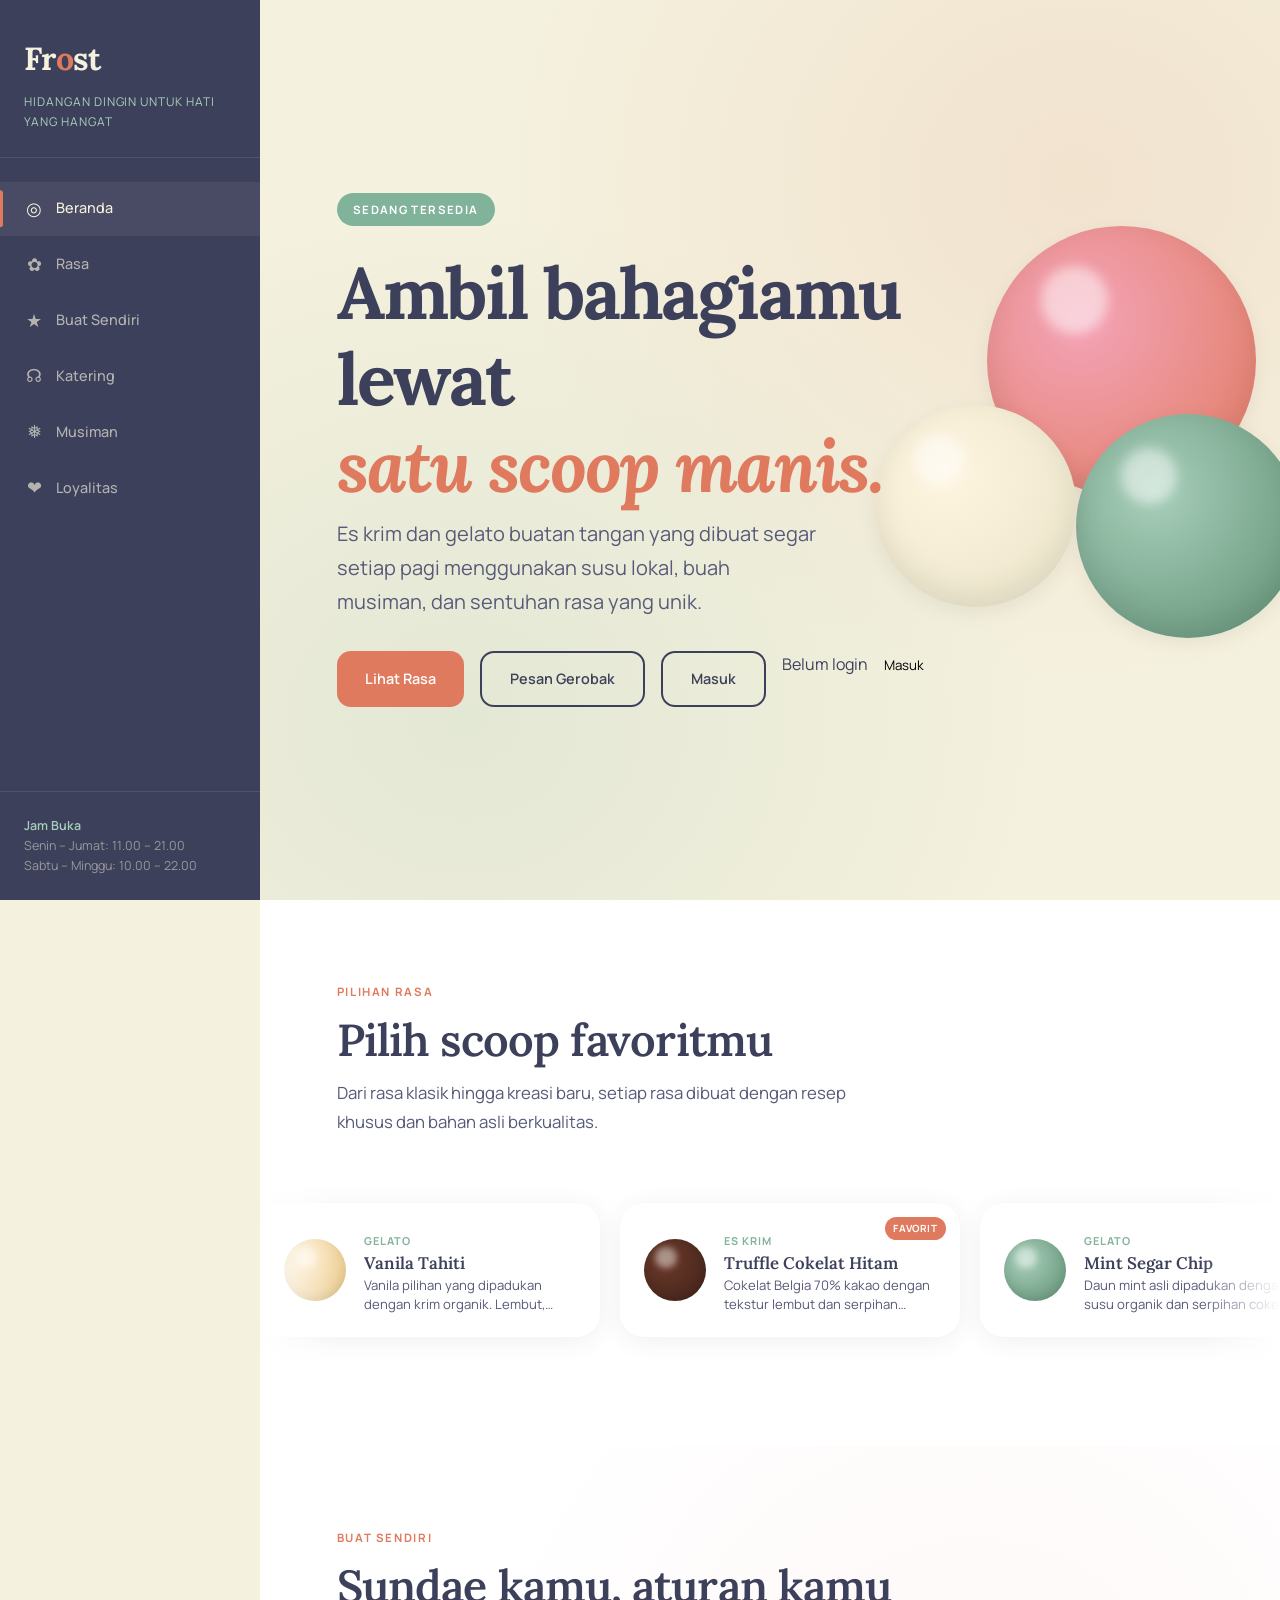
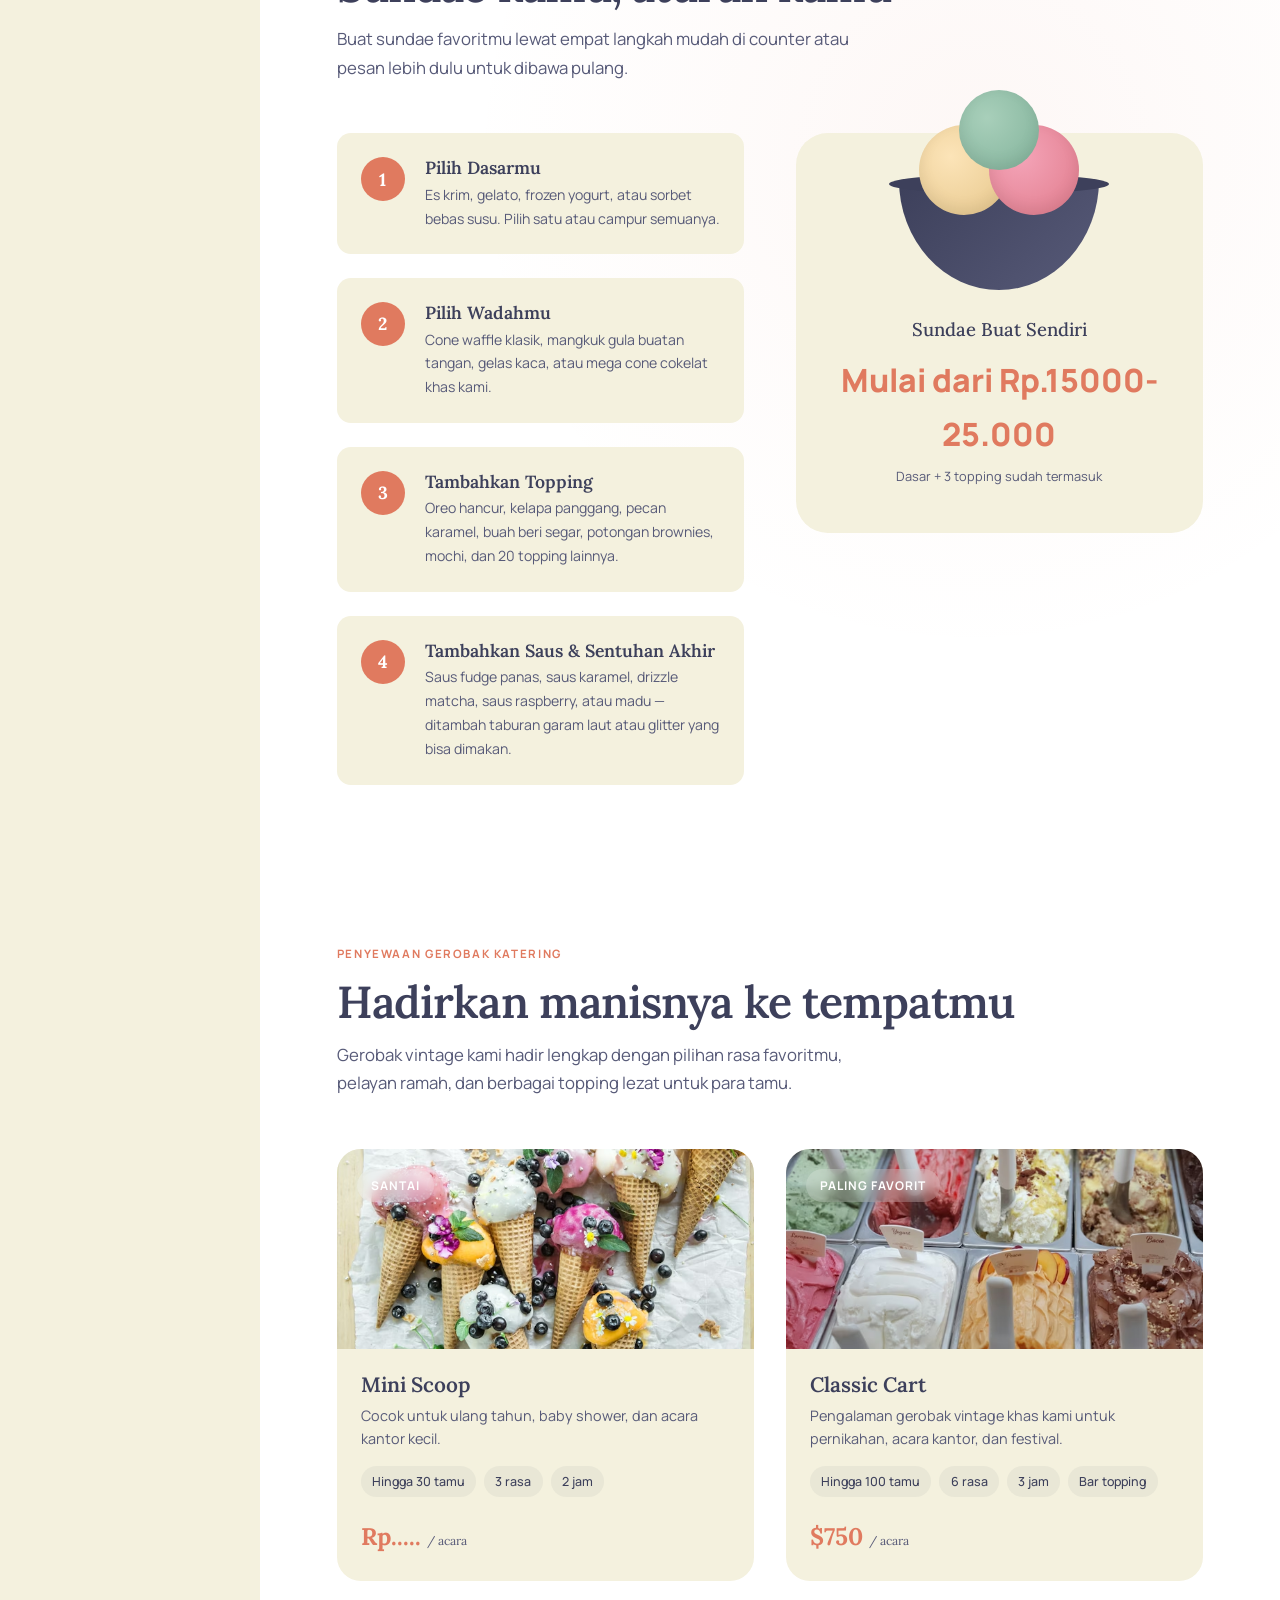
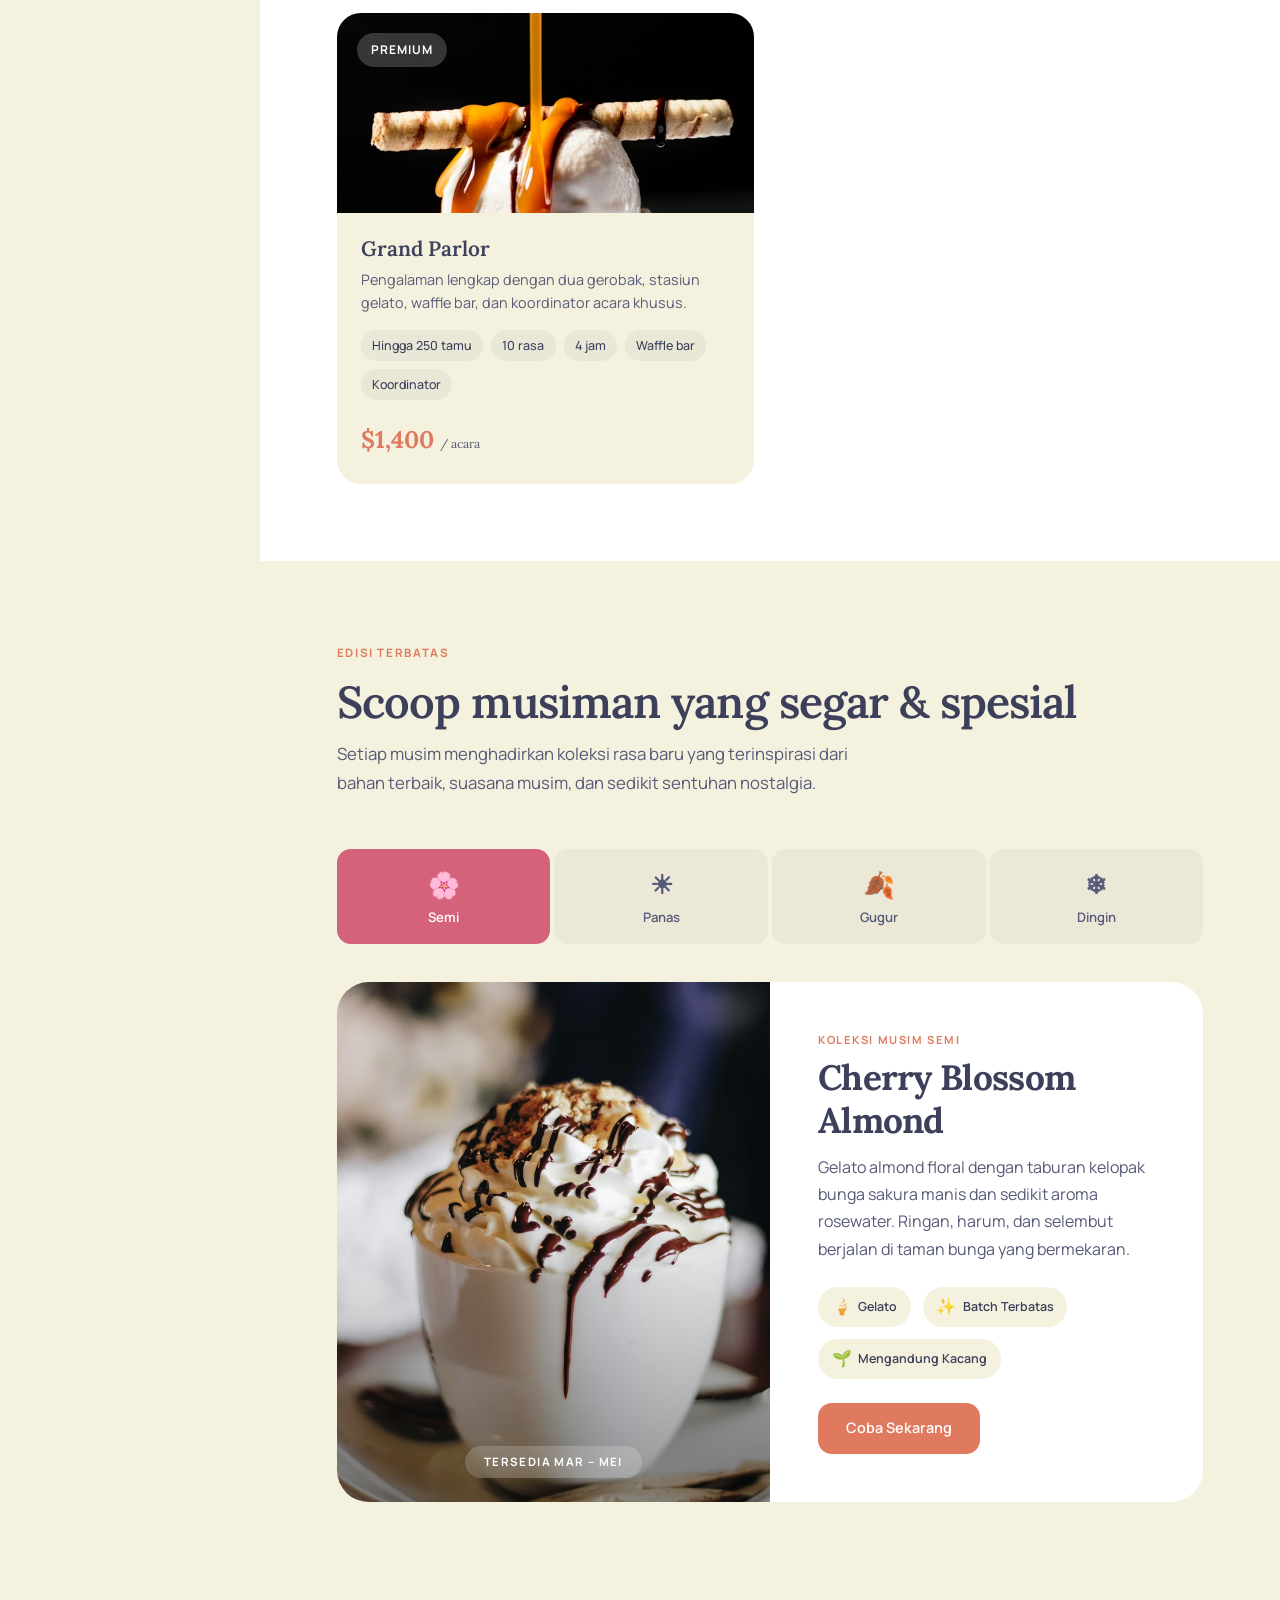
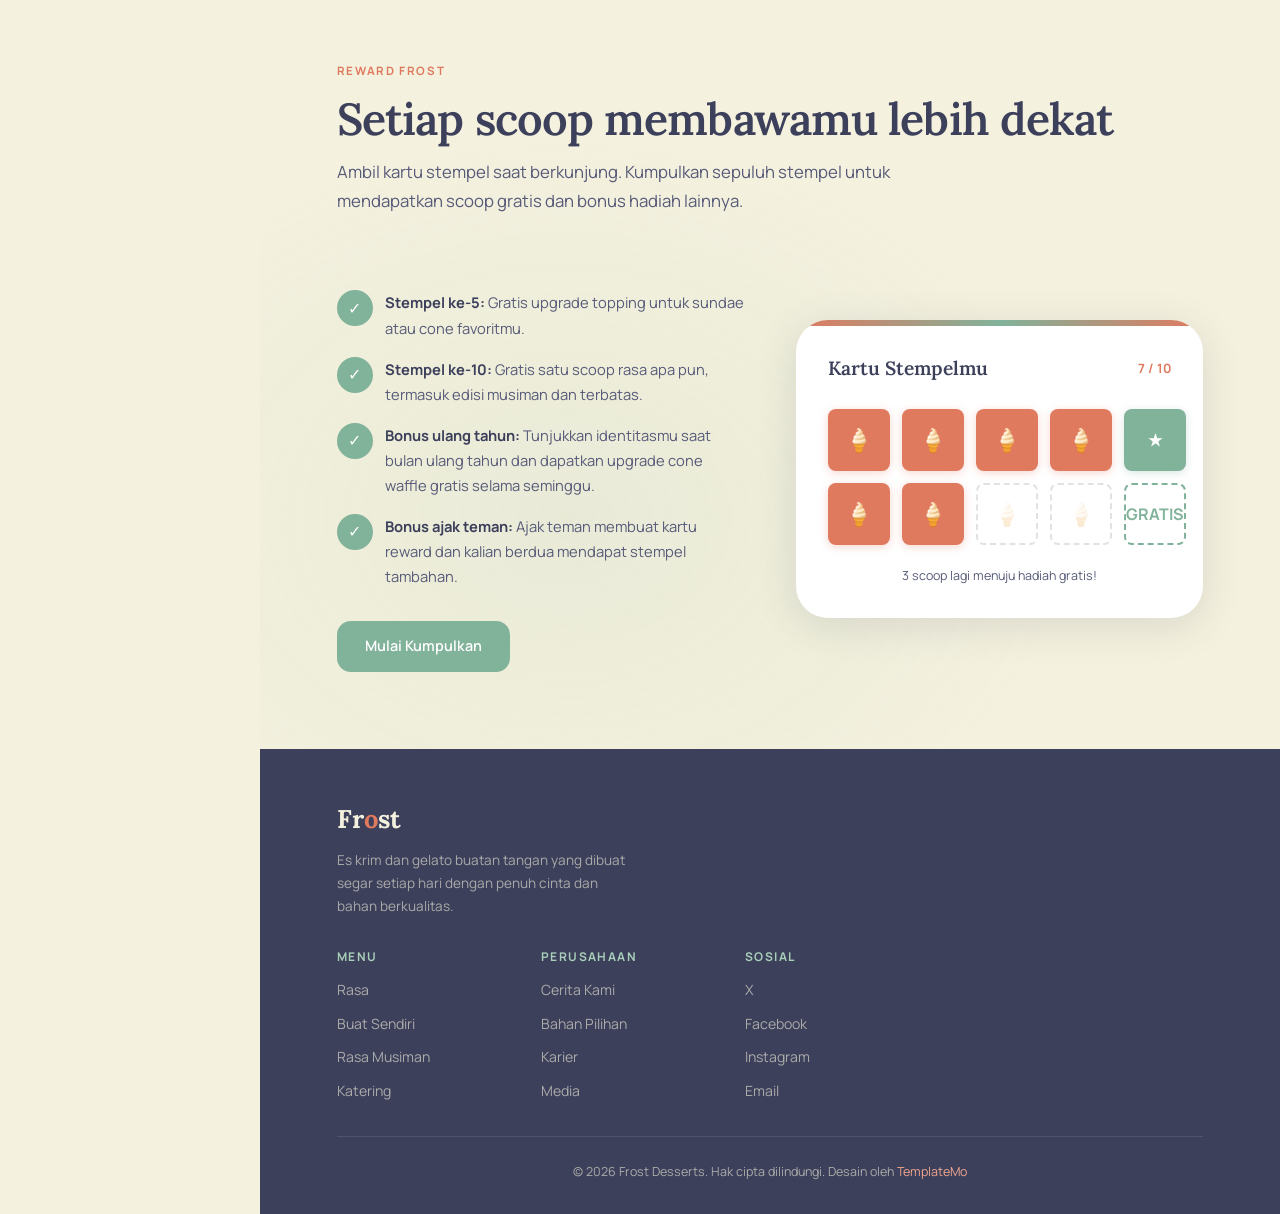
==== commit 221d30bc: "Update index.html" ====
--- a/index.html
+++ b/index.html
@@ -270,7 +270,7 @@
   </div>
 
   <p class="builder__preview-text">Sundae Buat Sendiri</p>
-  <p class="builder__preview-price">Mulai dari $7.50</p>
+  <p class="builder__preview-price">Mulai dari Rp.15000-25.000</p>
   <p class="builder__preview-note">Dasar + 3 topping sudah termasuk</p>
 </div>
 </div>
@@ -310,7 +310,7 @@
           <span class="cart-card__detail">2 jam</span>
         </div>
 
-        <div class="cart-card__price">$350 <small>/ acara</small></div>
+        <div class="cart-card__price">Rp..... <small>/ acara</small></div>
       </div>
     </div>
 
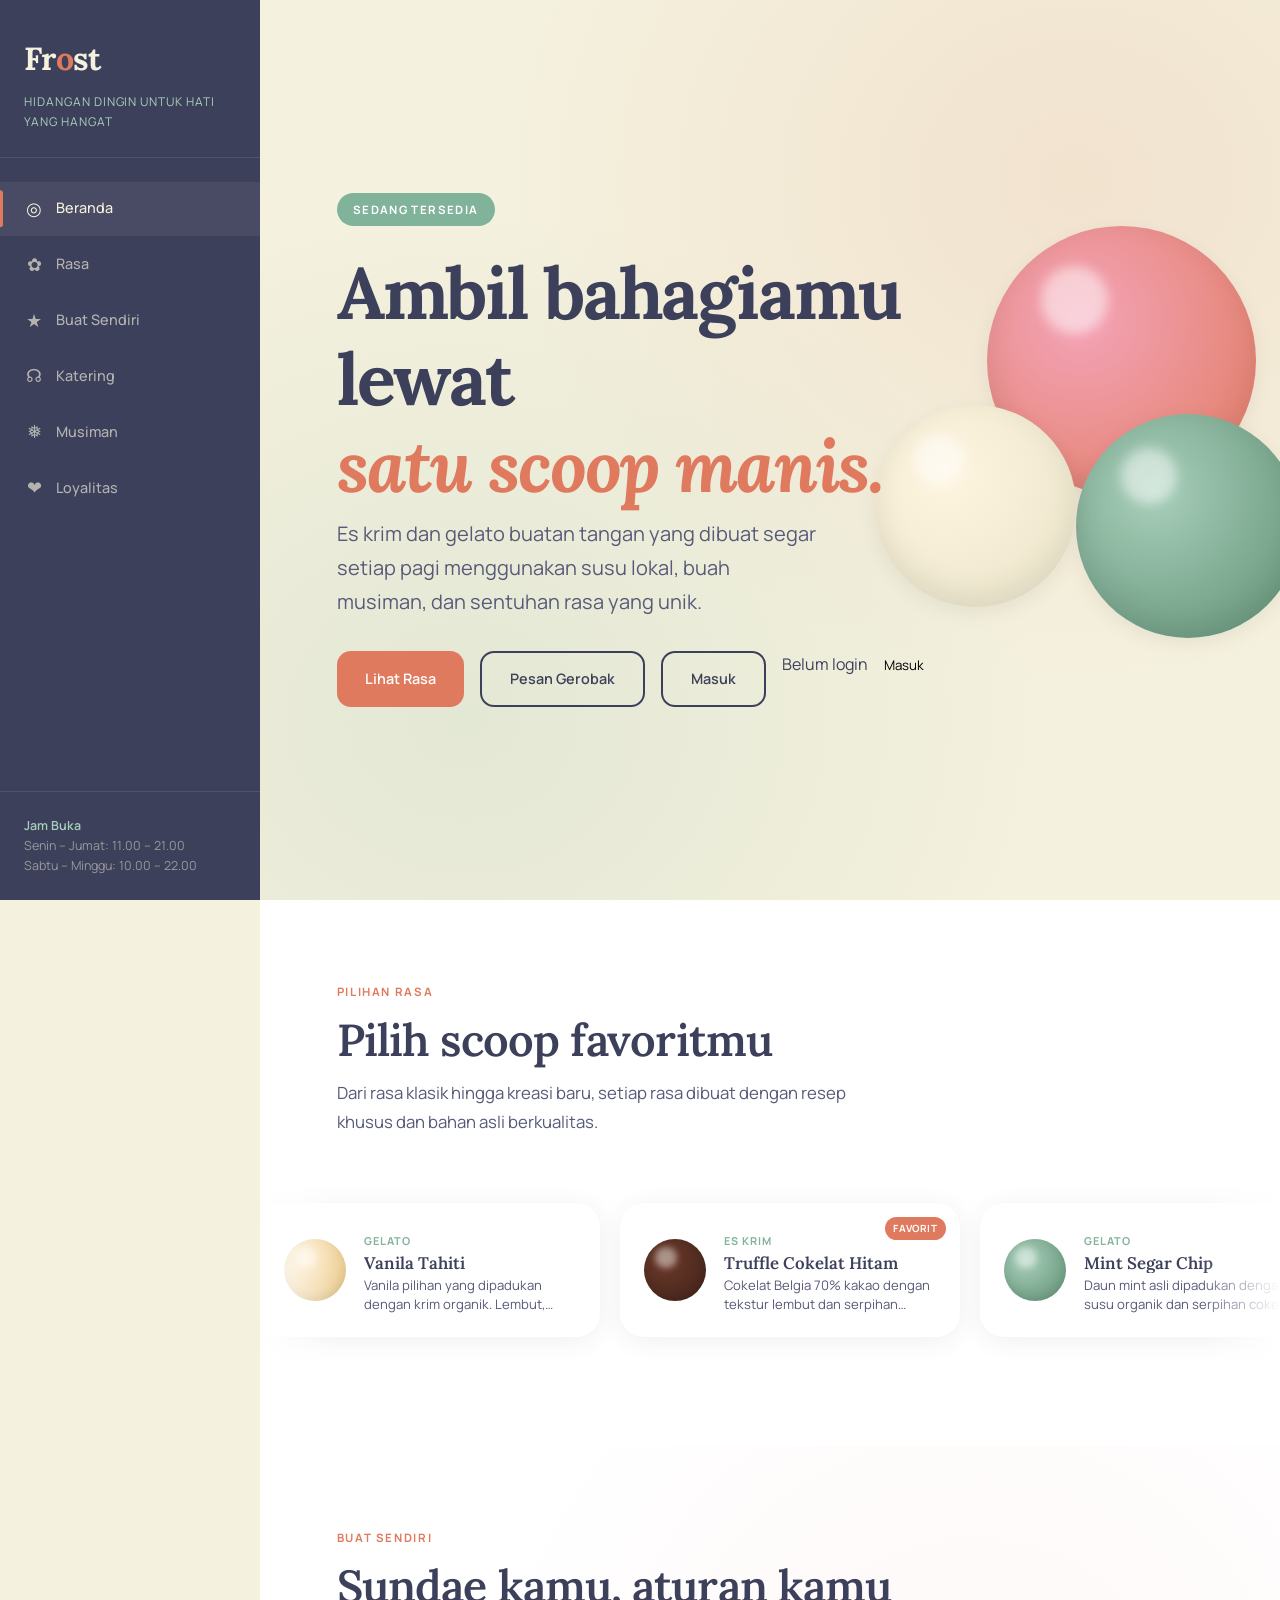
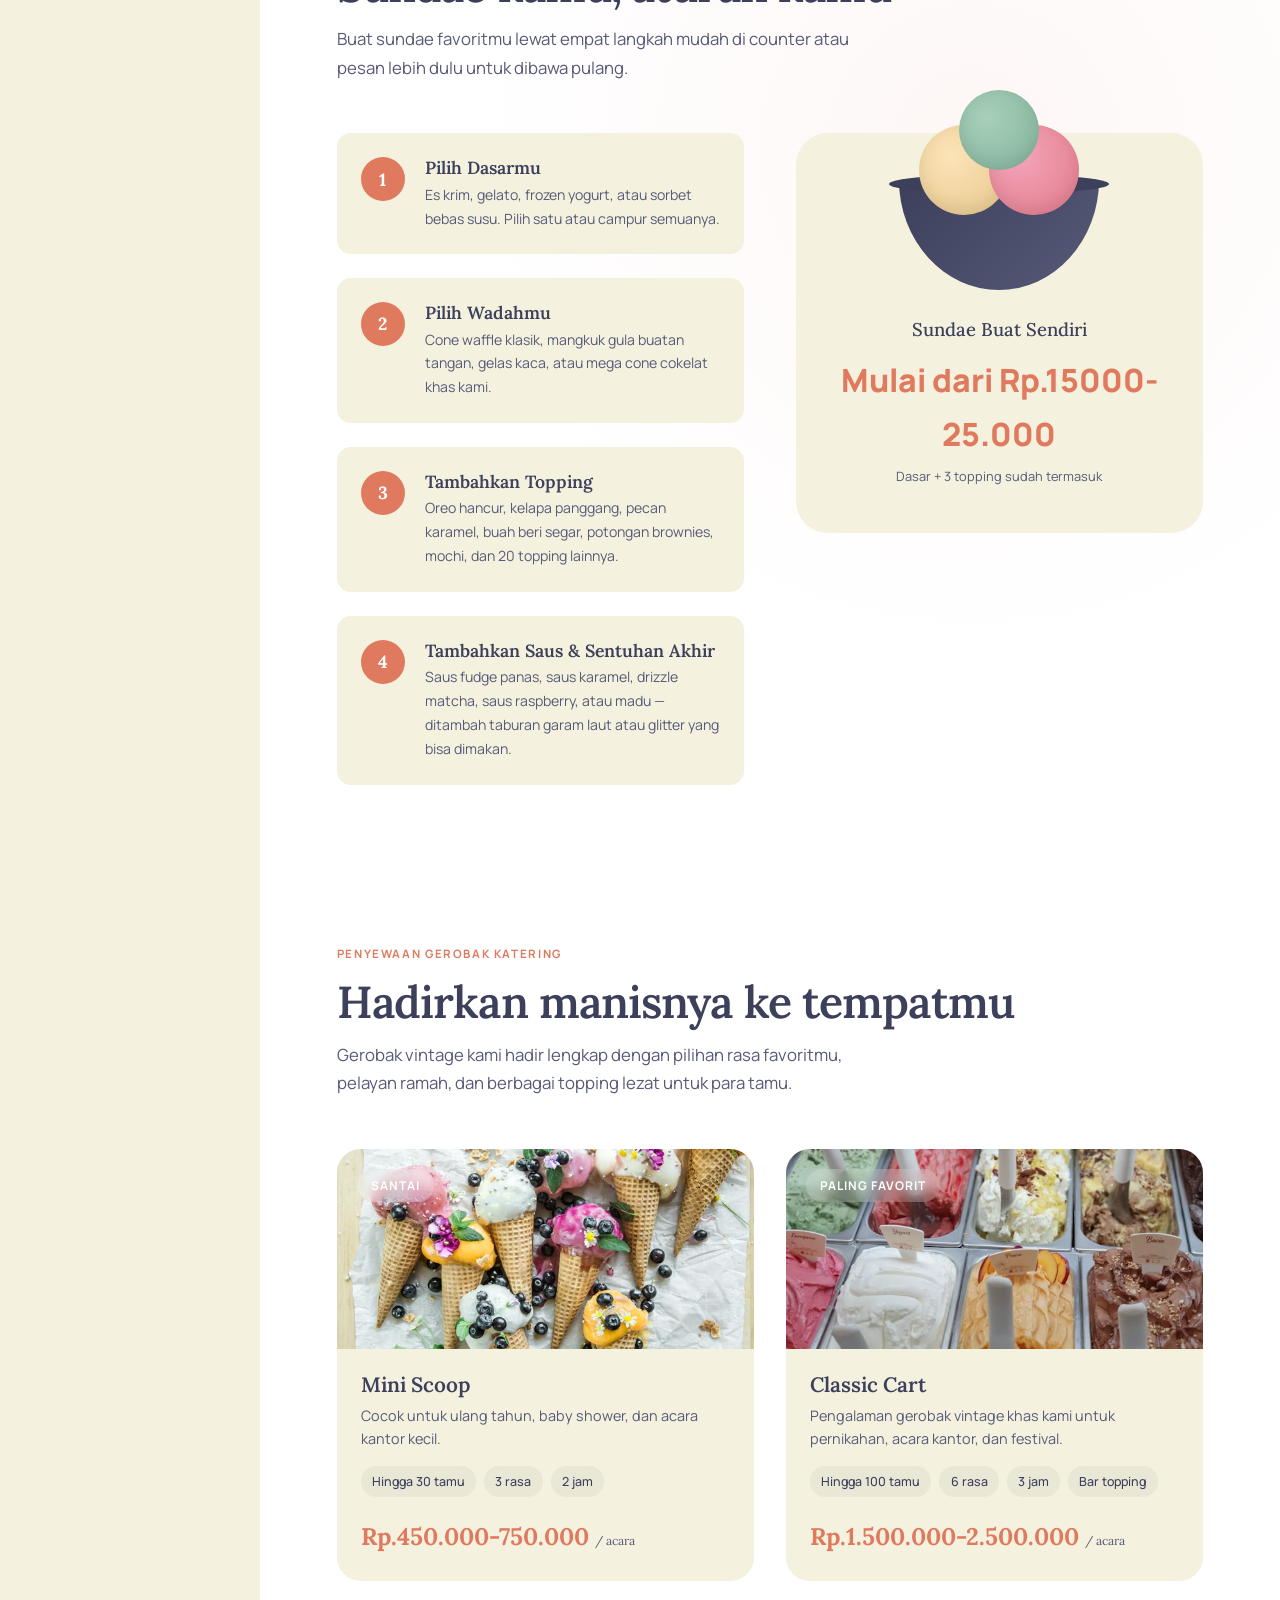
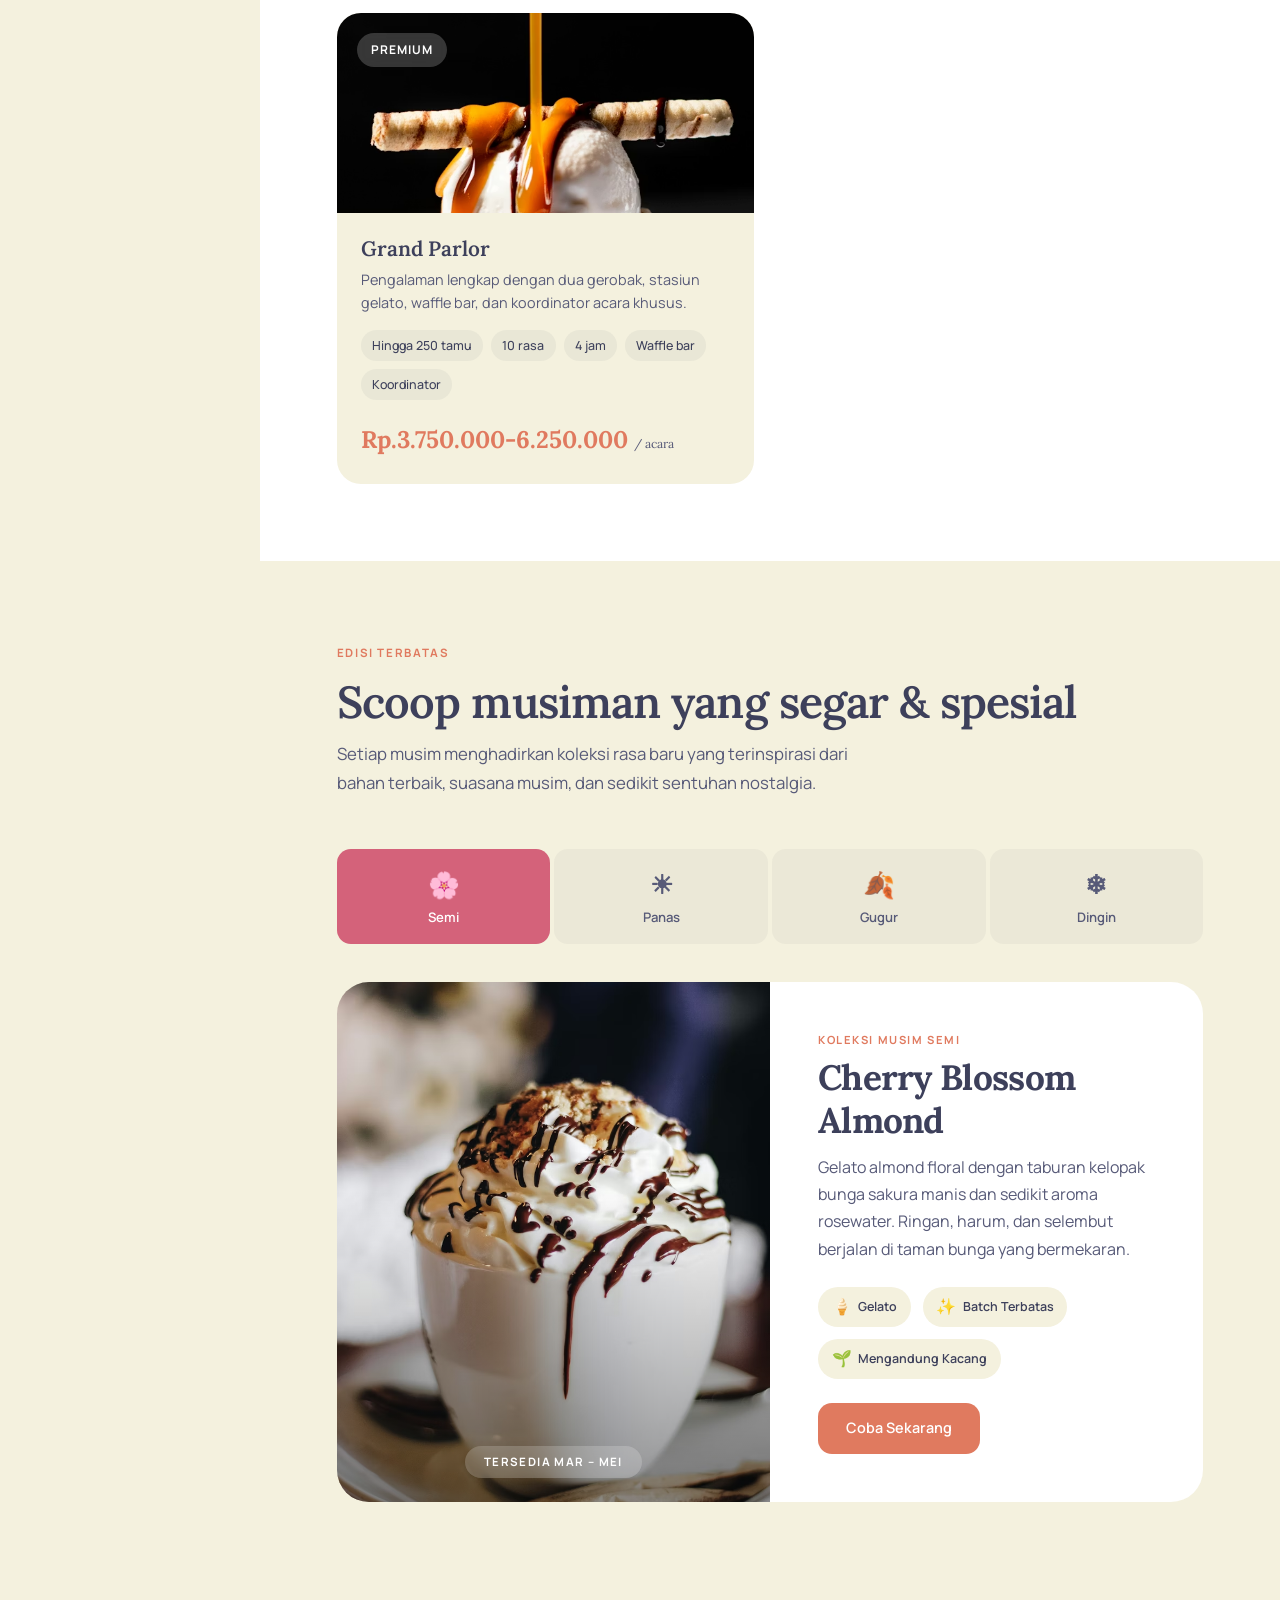
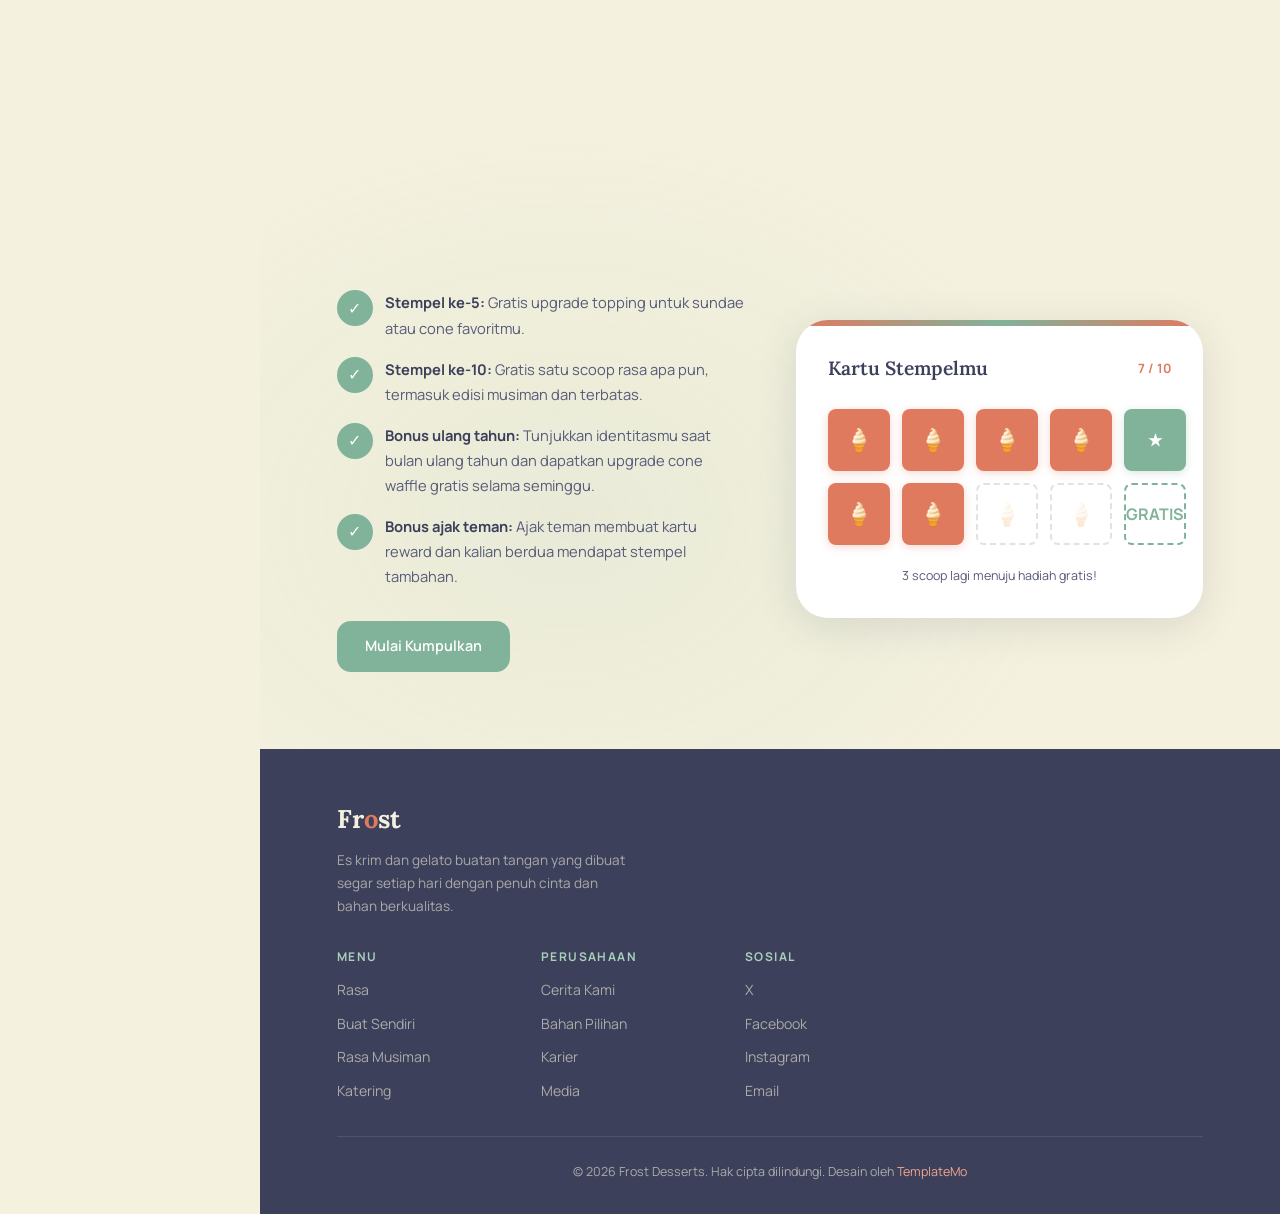
==== commit 7c04a8e0: "Update index.html" ====
--- a/index.html
+++ b/index.html
@@ -310,7 +310,7 @@
           <span class="cart-card__detail">2 jam</span>
         </div>
 
-        <div class="cart-card__price">Rp..... <small>/ acara</small></div>
+        <div class="cart-card__price">Rp.450.000-750.000 <small>/ acara</small></div>
       </div>
     </div>
 
@@ -335,7 +335,7 @@
           <span class="cart-card__detail">Bar topping</span>
         </div>
 
-        <div class="cart-card__price">$750 <small>/ acara</small></div>
+        <div class="cart-card__price">Rp.1.500.000-2.500.000 <small>/ acara</small></div>
       </div>
     </div>
 
@@ -361,7 +361,7 @@
           <span class="cart-card__detail">Koordinator</span>
         </div>
 
-        <div class="cart-card__price">$1,400 <small>/ acara</small></div>
+        <div class="cart-card__price">Rp.3.750.000-6.250.000 <small>/ acara</small></div>
       </div>
     </div>
 
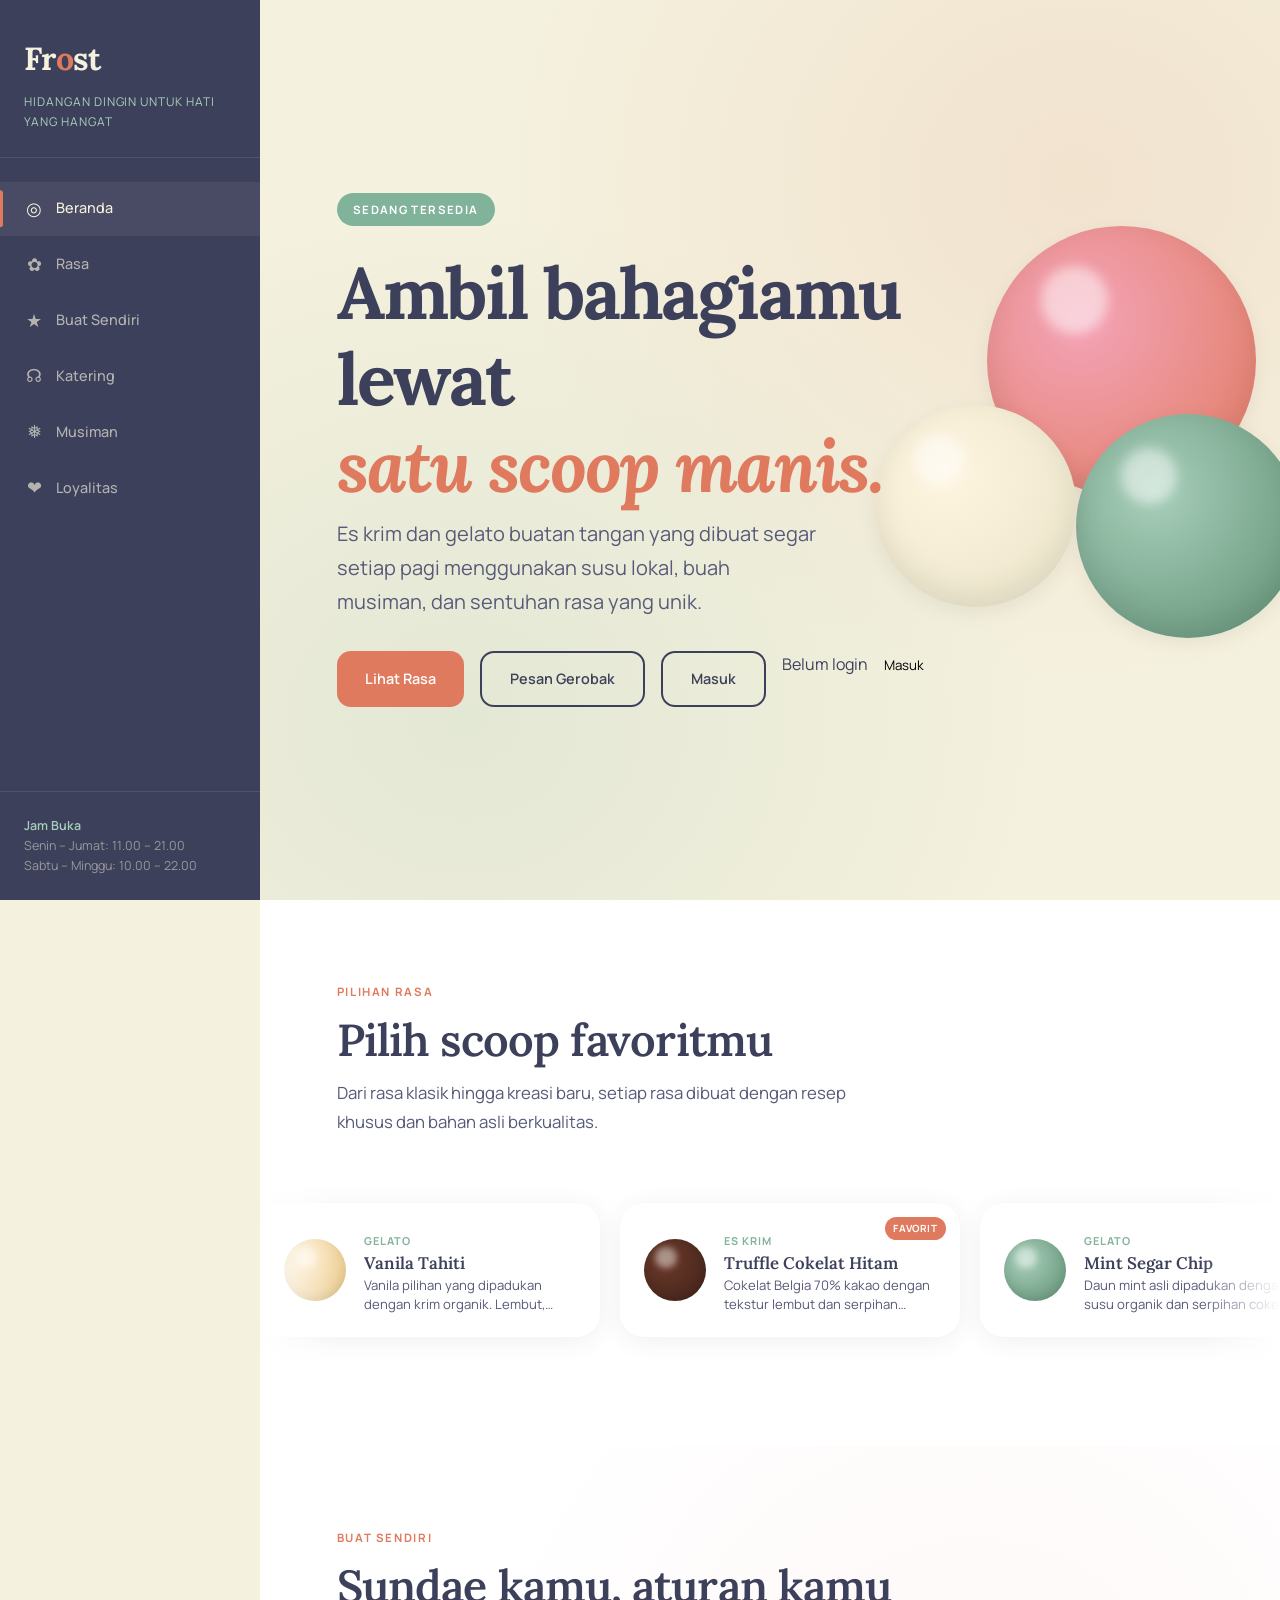
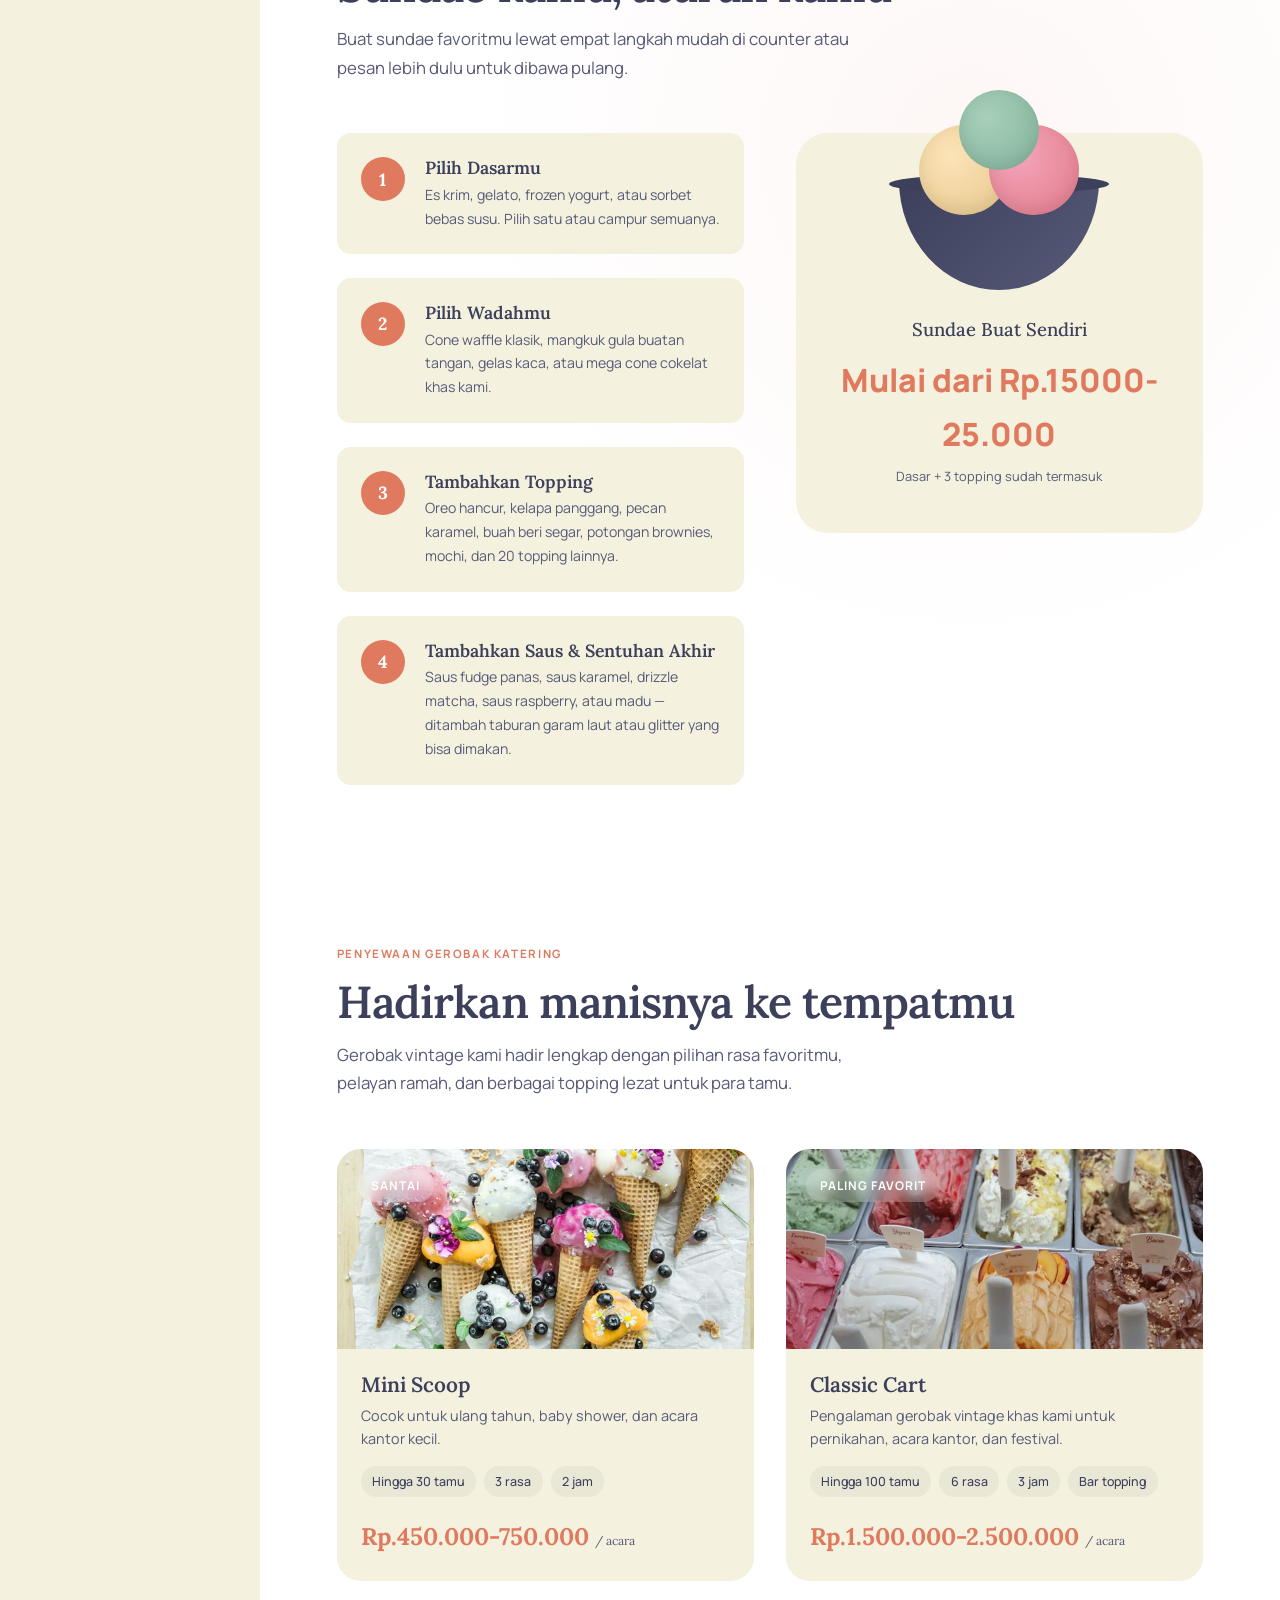
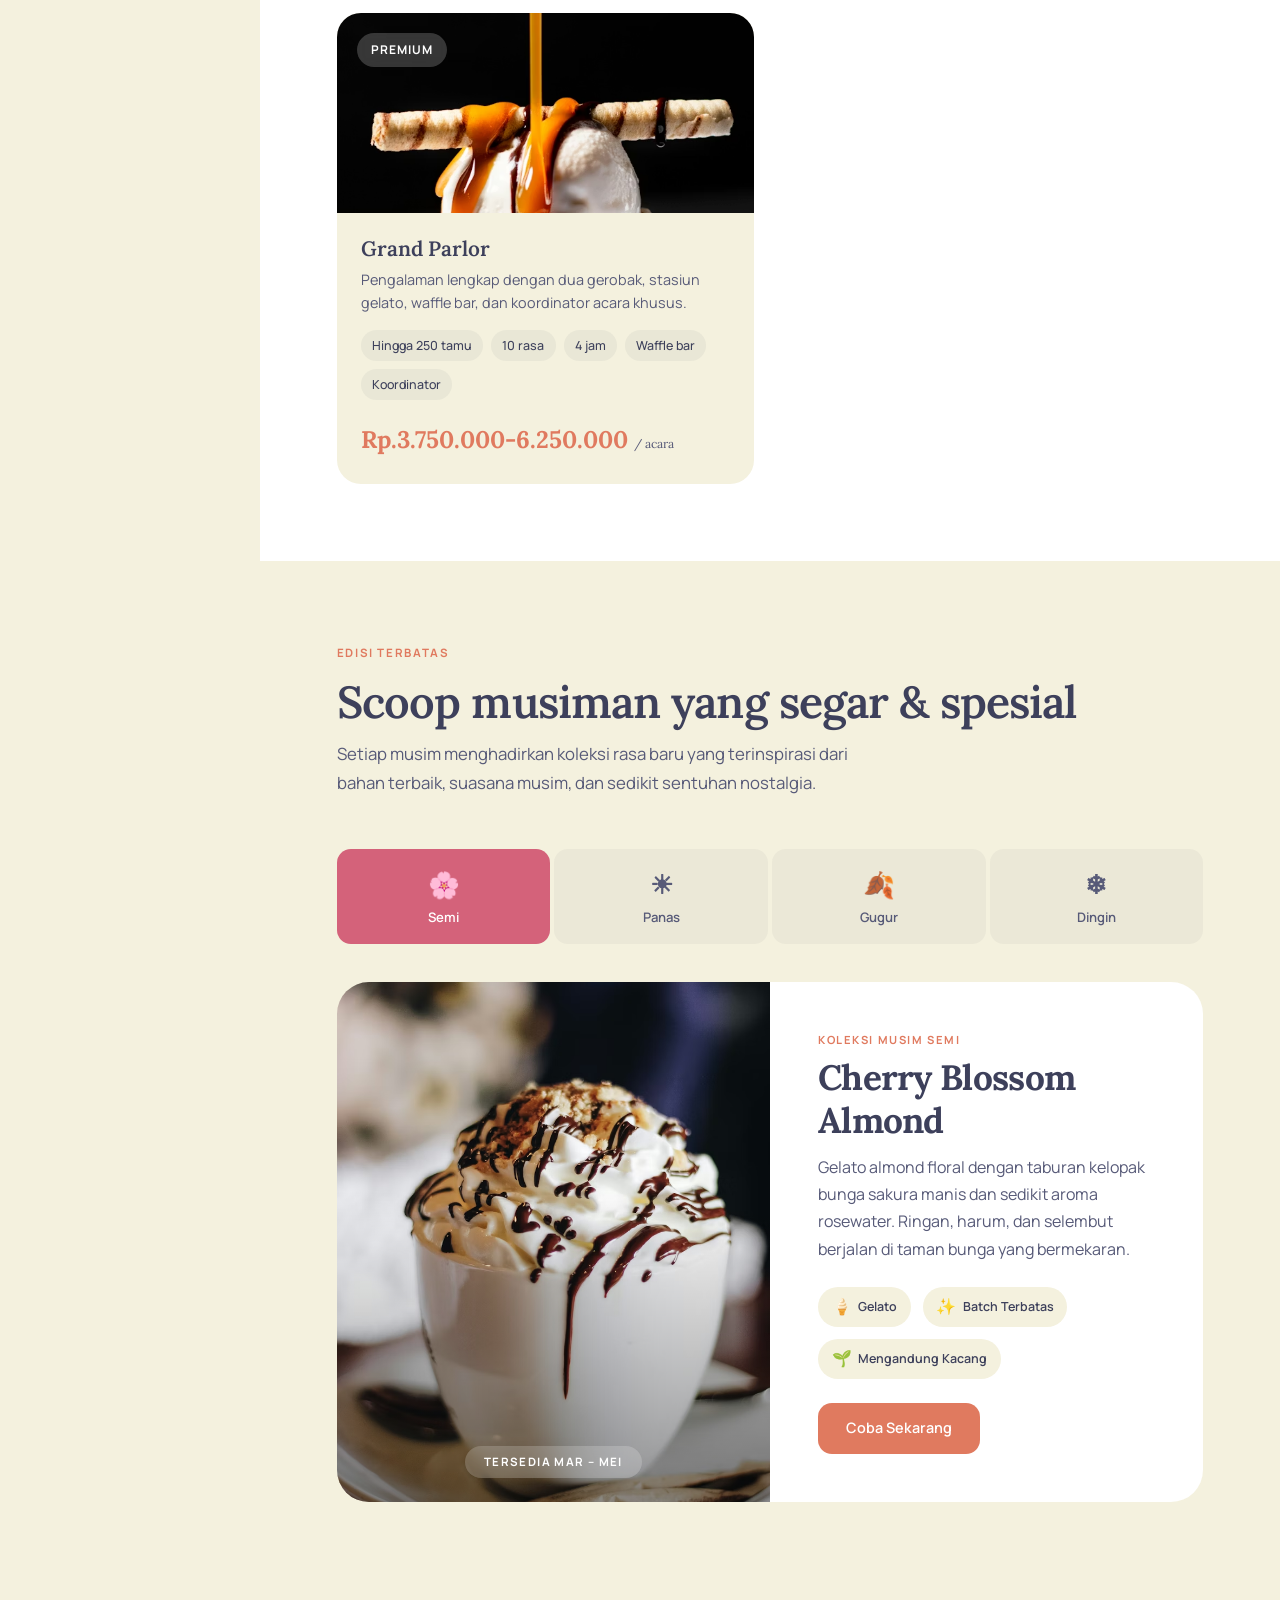
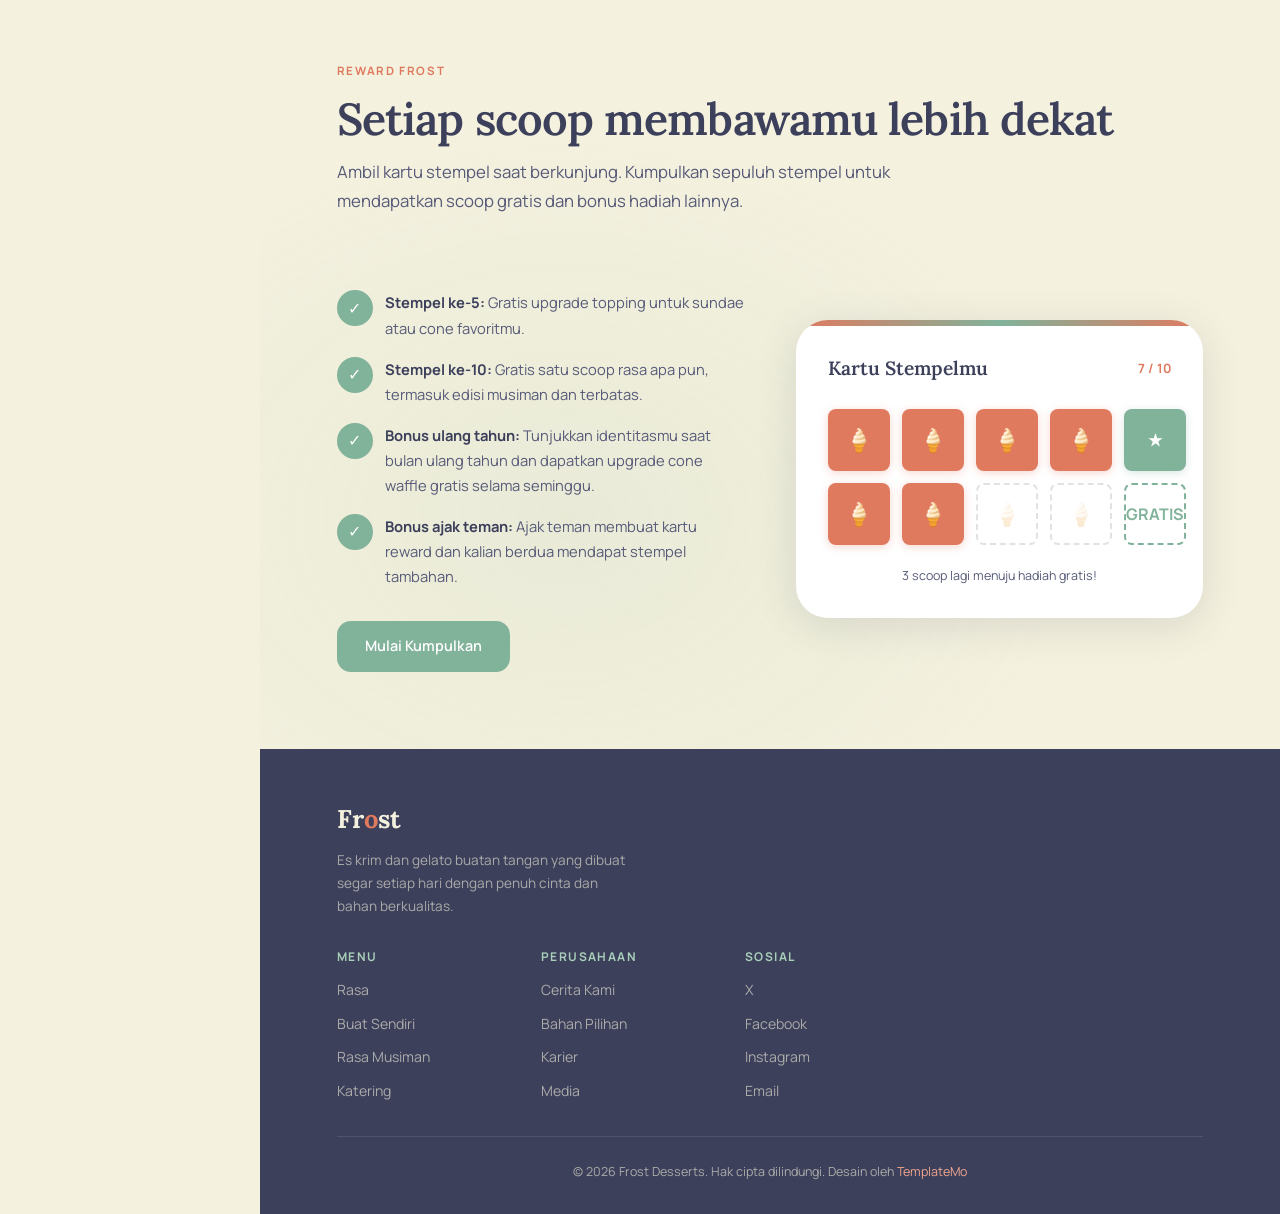
==== commit 72e114ba: "Update index.html" ====
--- a/index.html
+++ b/index.html
@@ -652,6 +652,6 @@
   </main>
   <script data-cfasync="false" src="/cdn-cgi/scripts/5c5dd728/cloudflare-static/email-decode.min.js"></script>
   <script src="templatemo-frost-script.js"></script>
-    <script src="login/js/welcome.js"><.script>
+    <script src="login/js/welcome.js"></script>
 </body>
 </html>
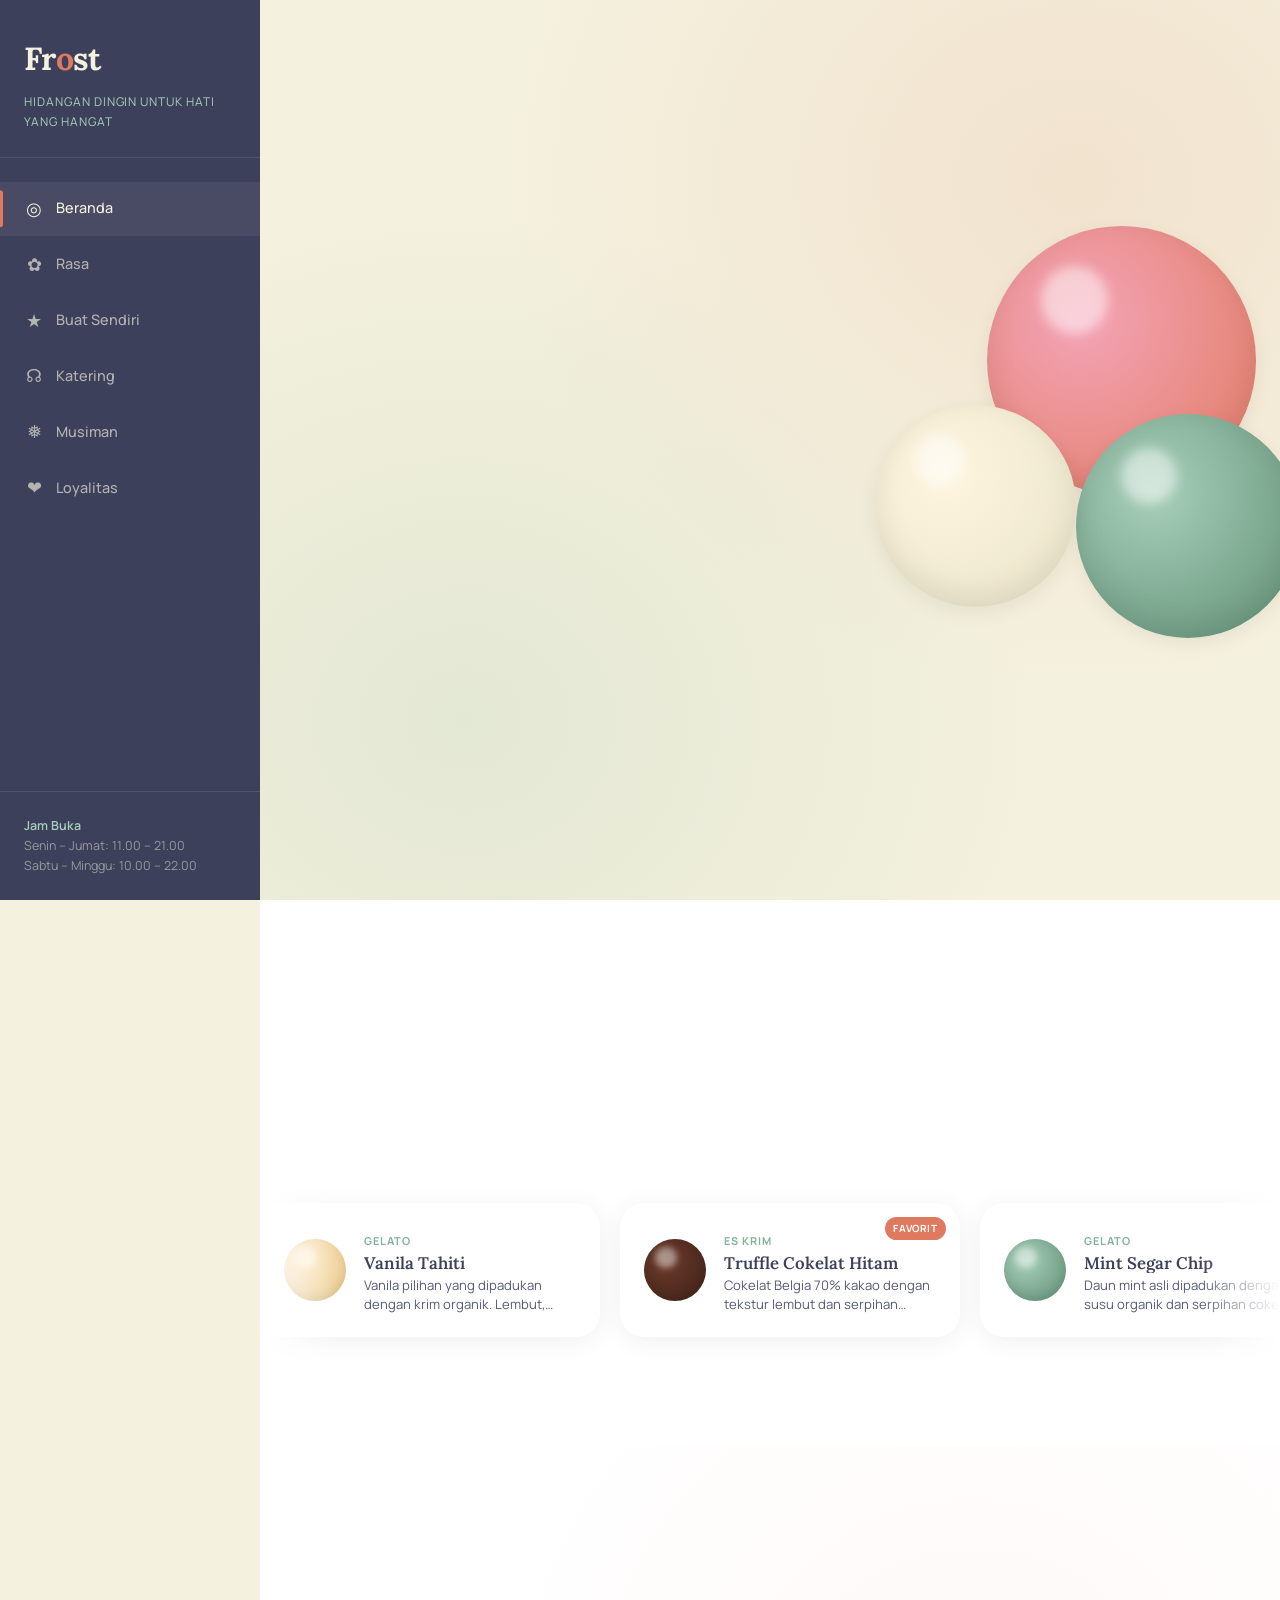
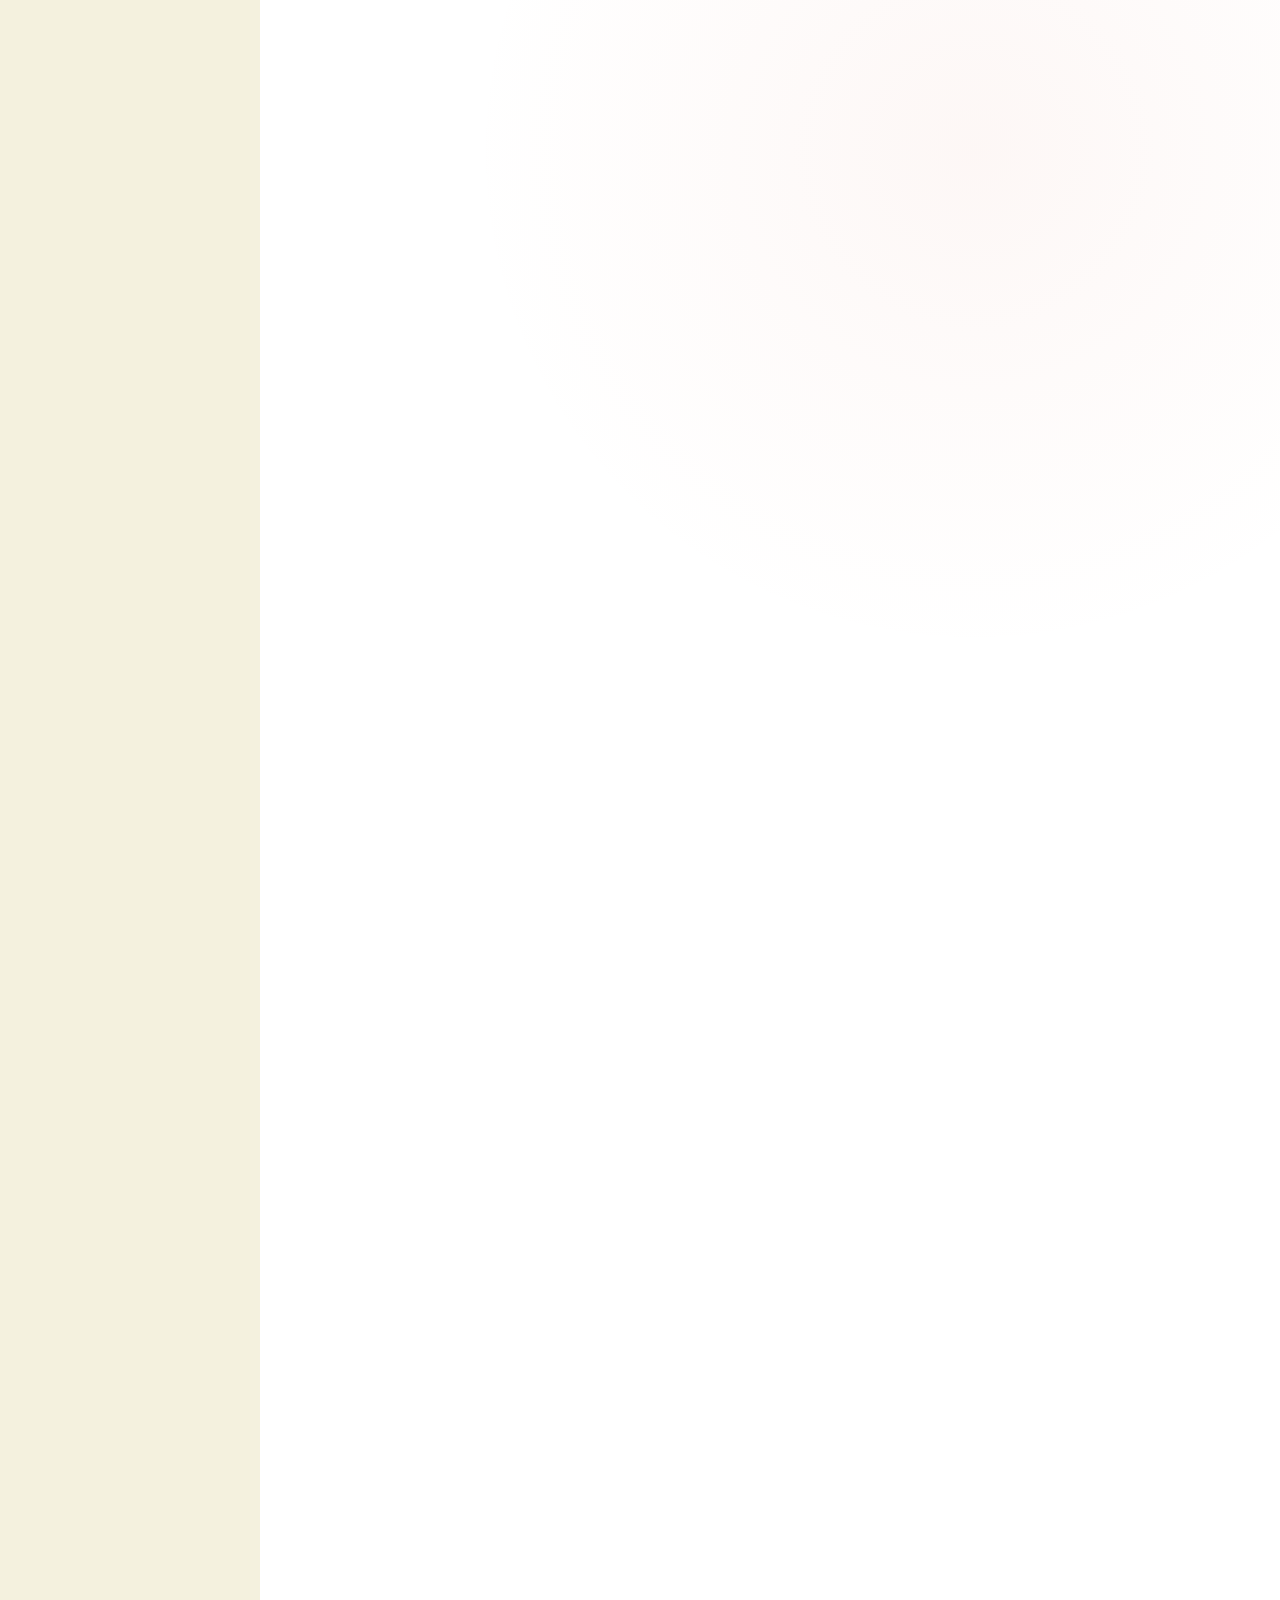
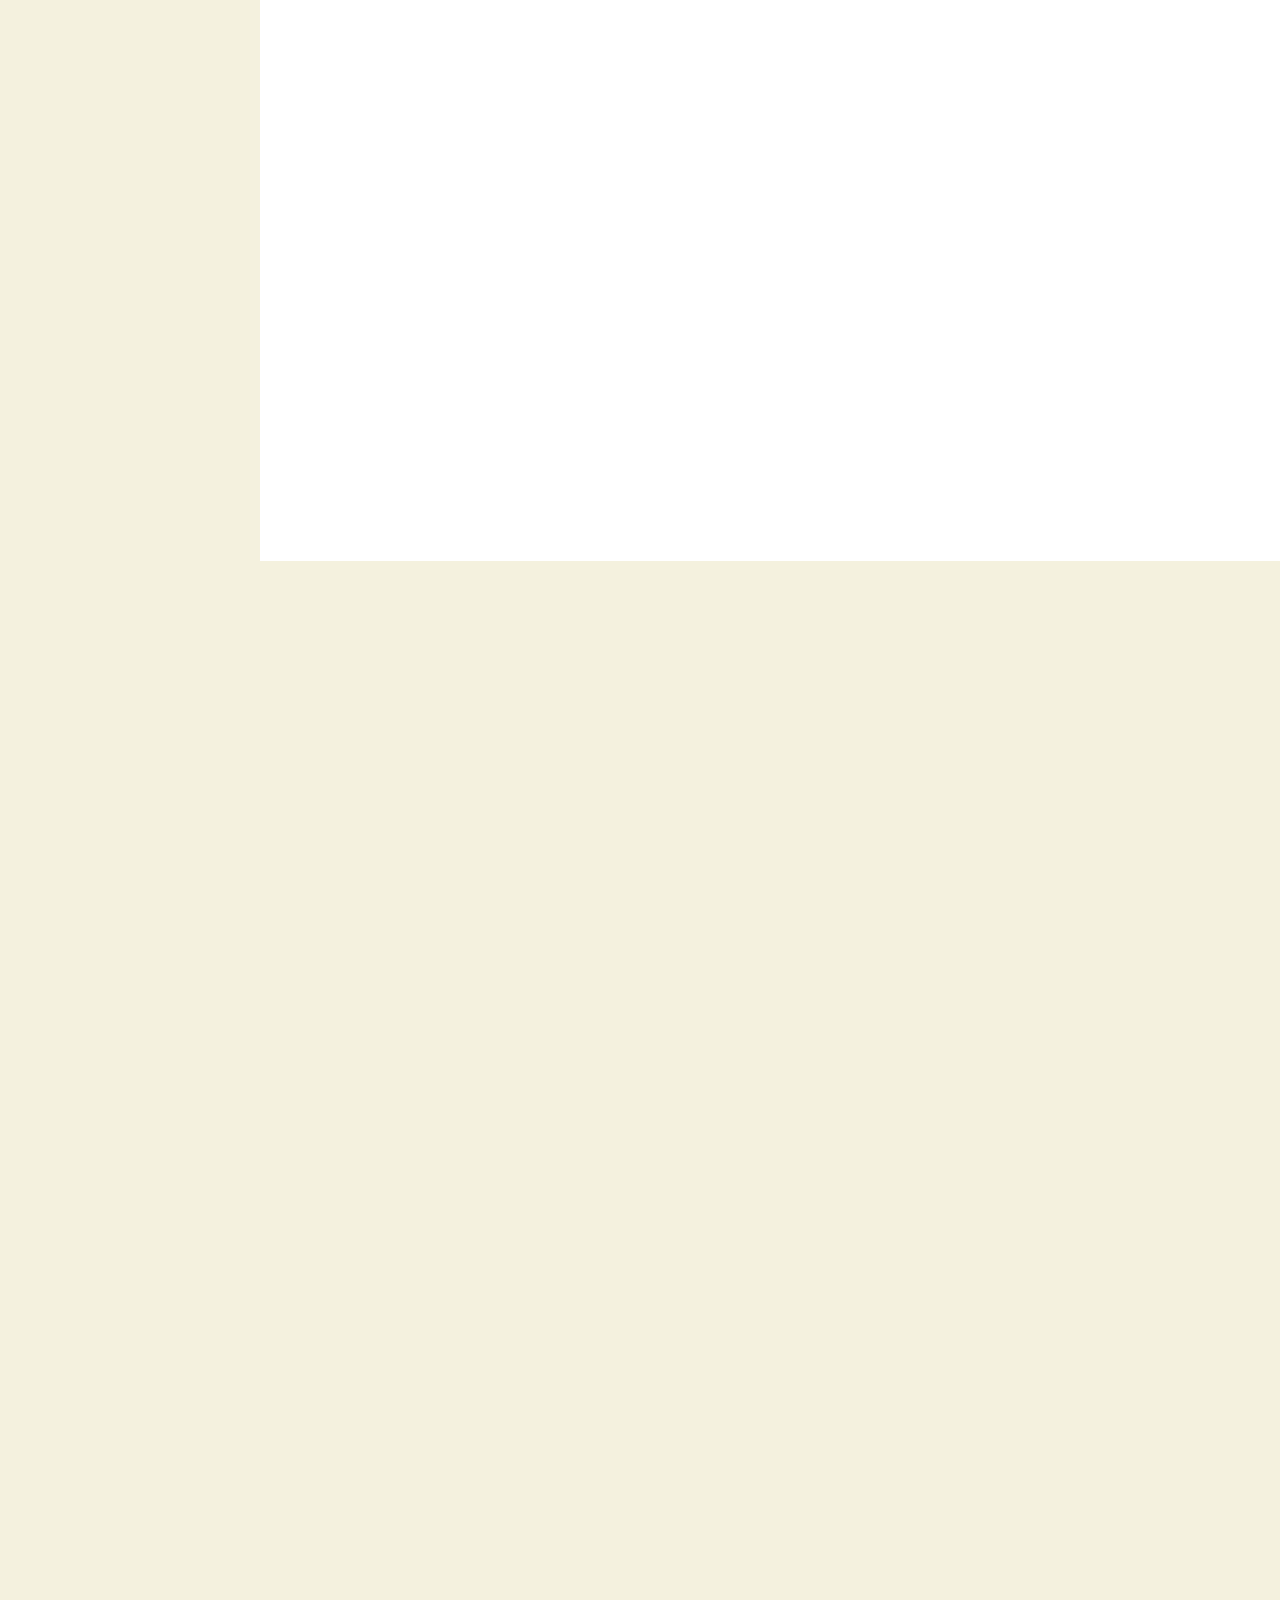
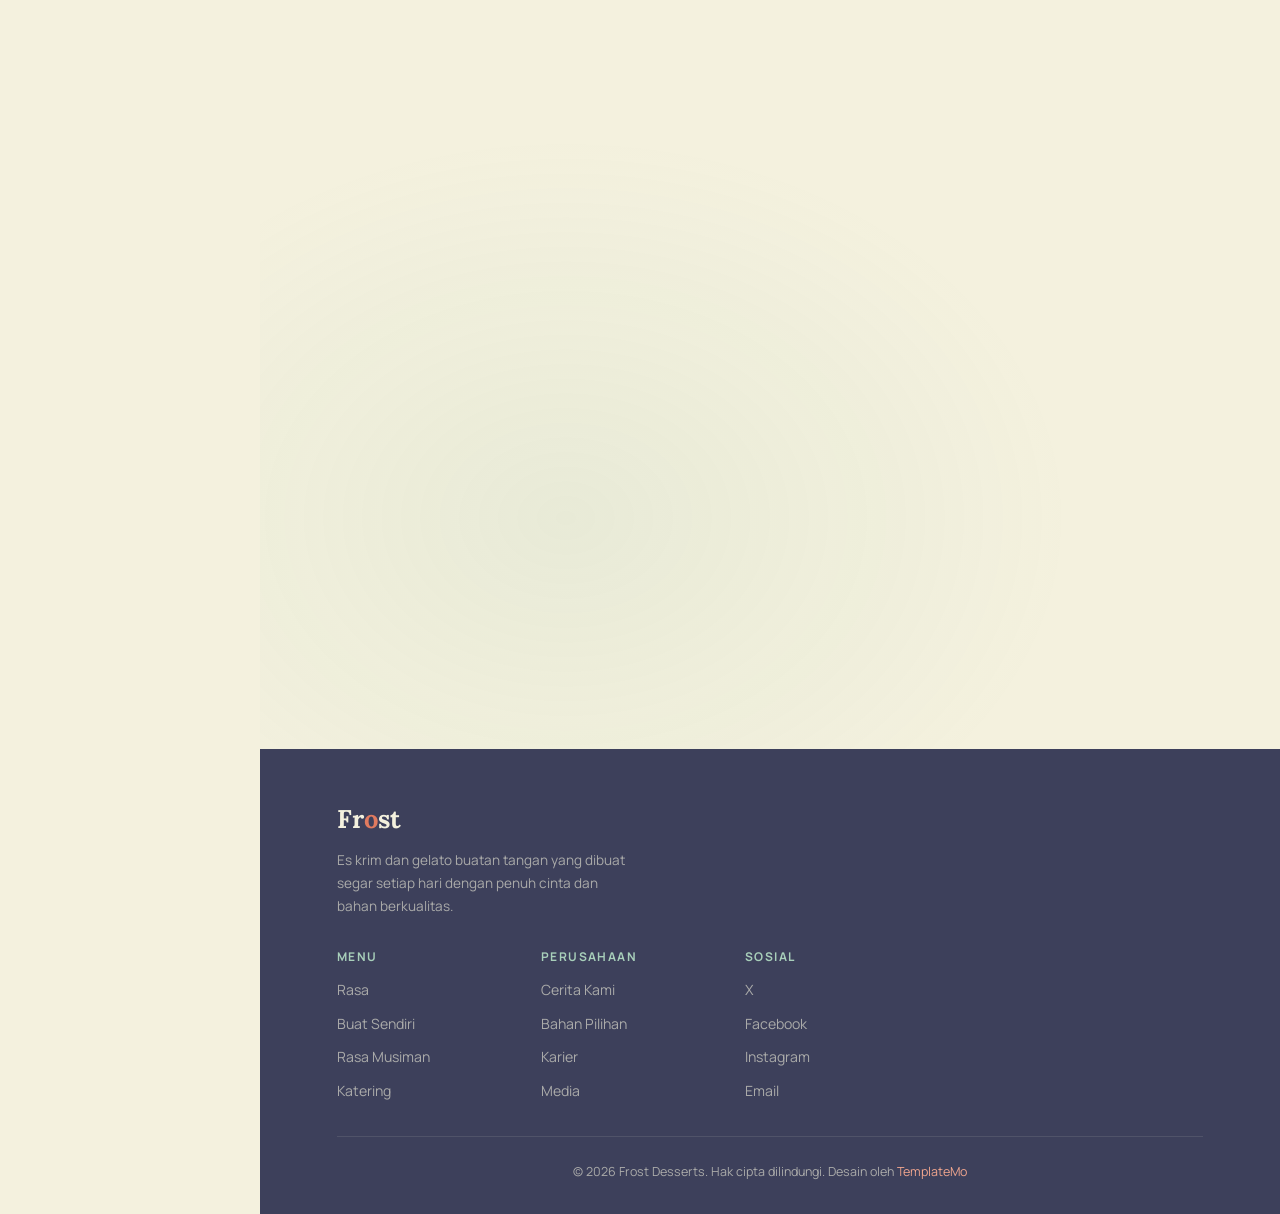
==== commit d2142728: "Update index.html" ====
--- a/index.html
+++ b/index.html
@@ -650,8 +650,11 @@
 </footer>
 
   </main>
-  <script data-cfasync="false" src="/cdn-cgi/scripts/5c5dd728/cloudflare-static/email-decode.min.js"></script>
-  <script src="templatemo-frost-script.js"></script>
-    <script src="login/js/welcome.js"></script>
+  <script data-cfasync="false" src="/cdn-cgi/scripts/5c5dd728/cloudflare-static/email-decode.min.js"></
+script>
+  <script
+src="templatemo-frost-script.js"></script>
+  <script src="login/js/
+welcome.js"><.script>
 </body>
 </html>
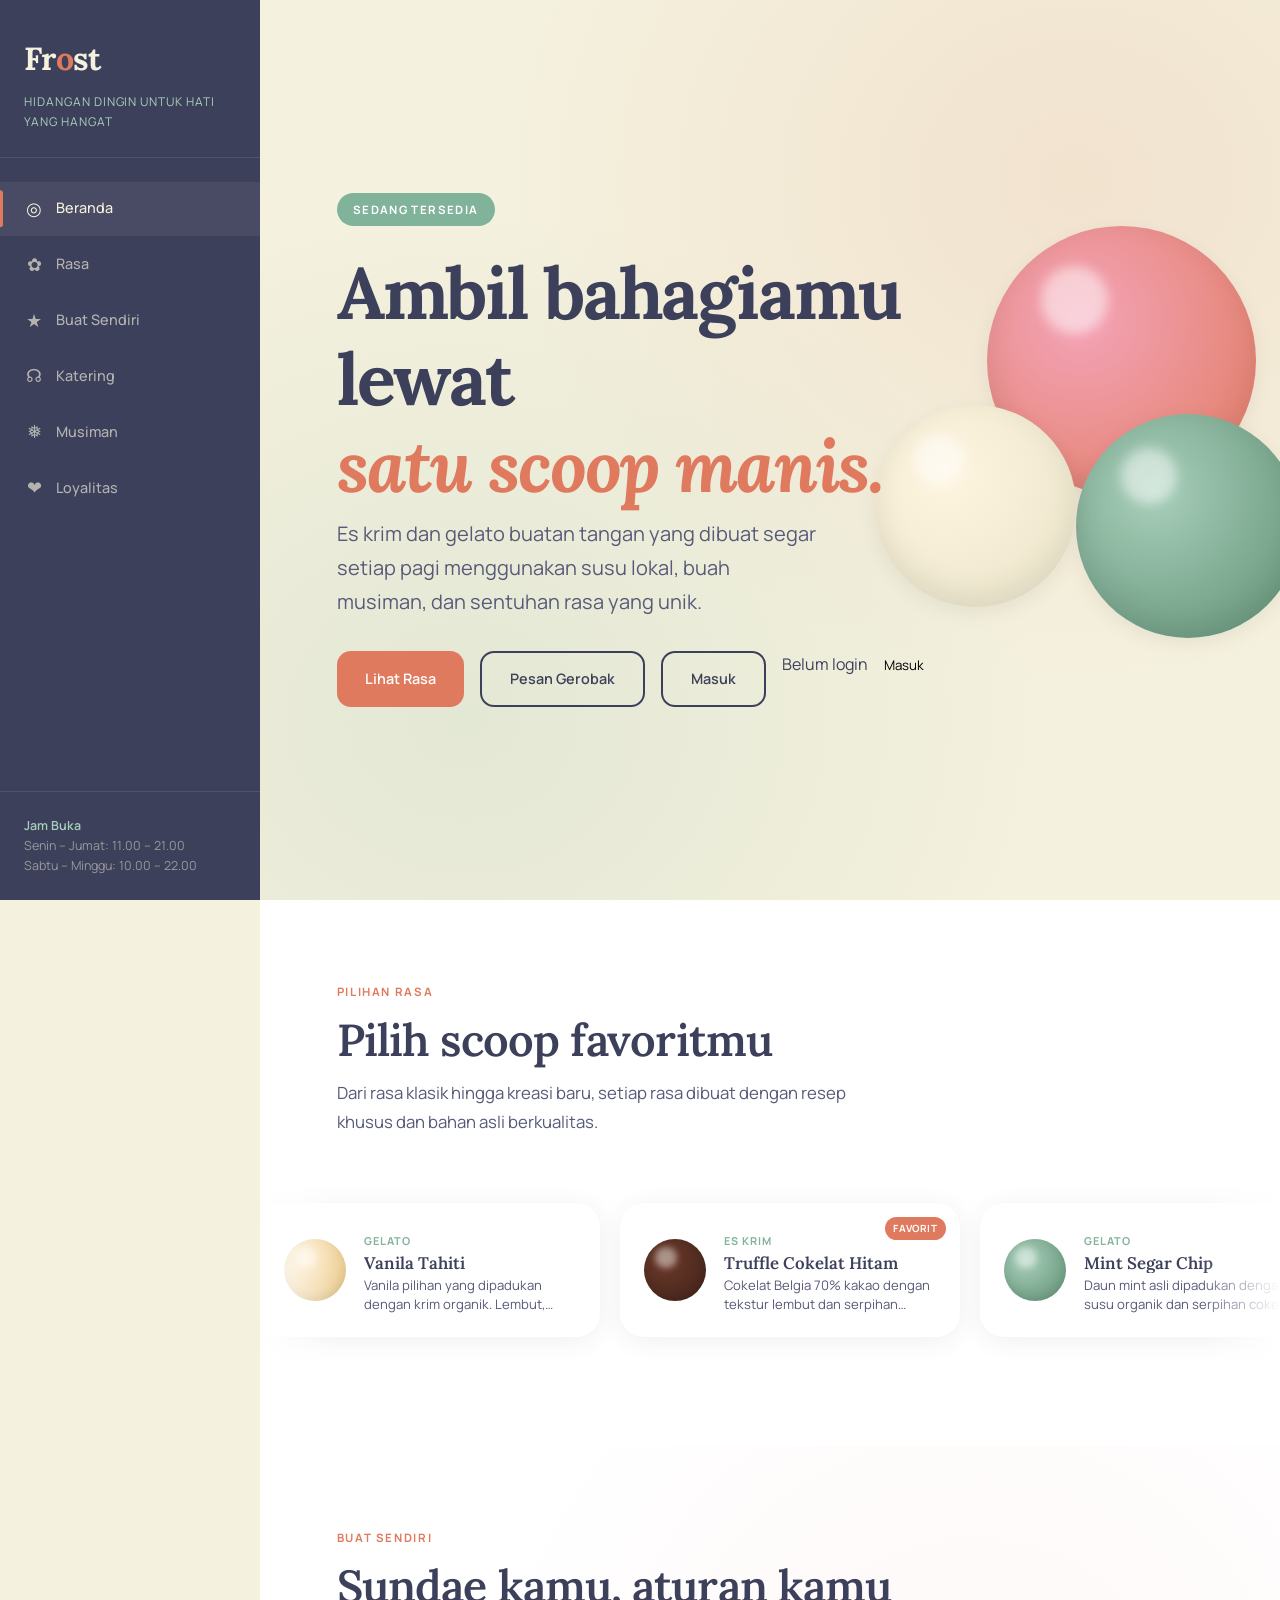
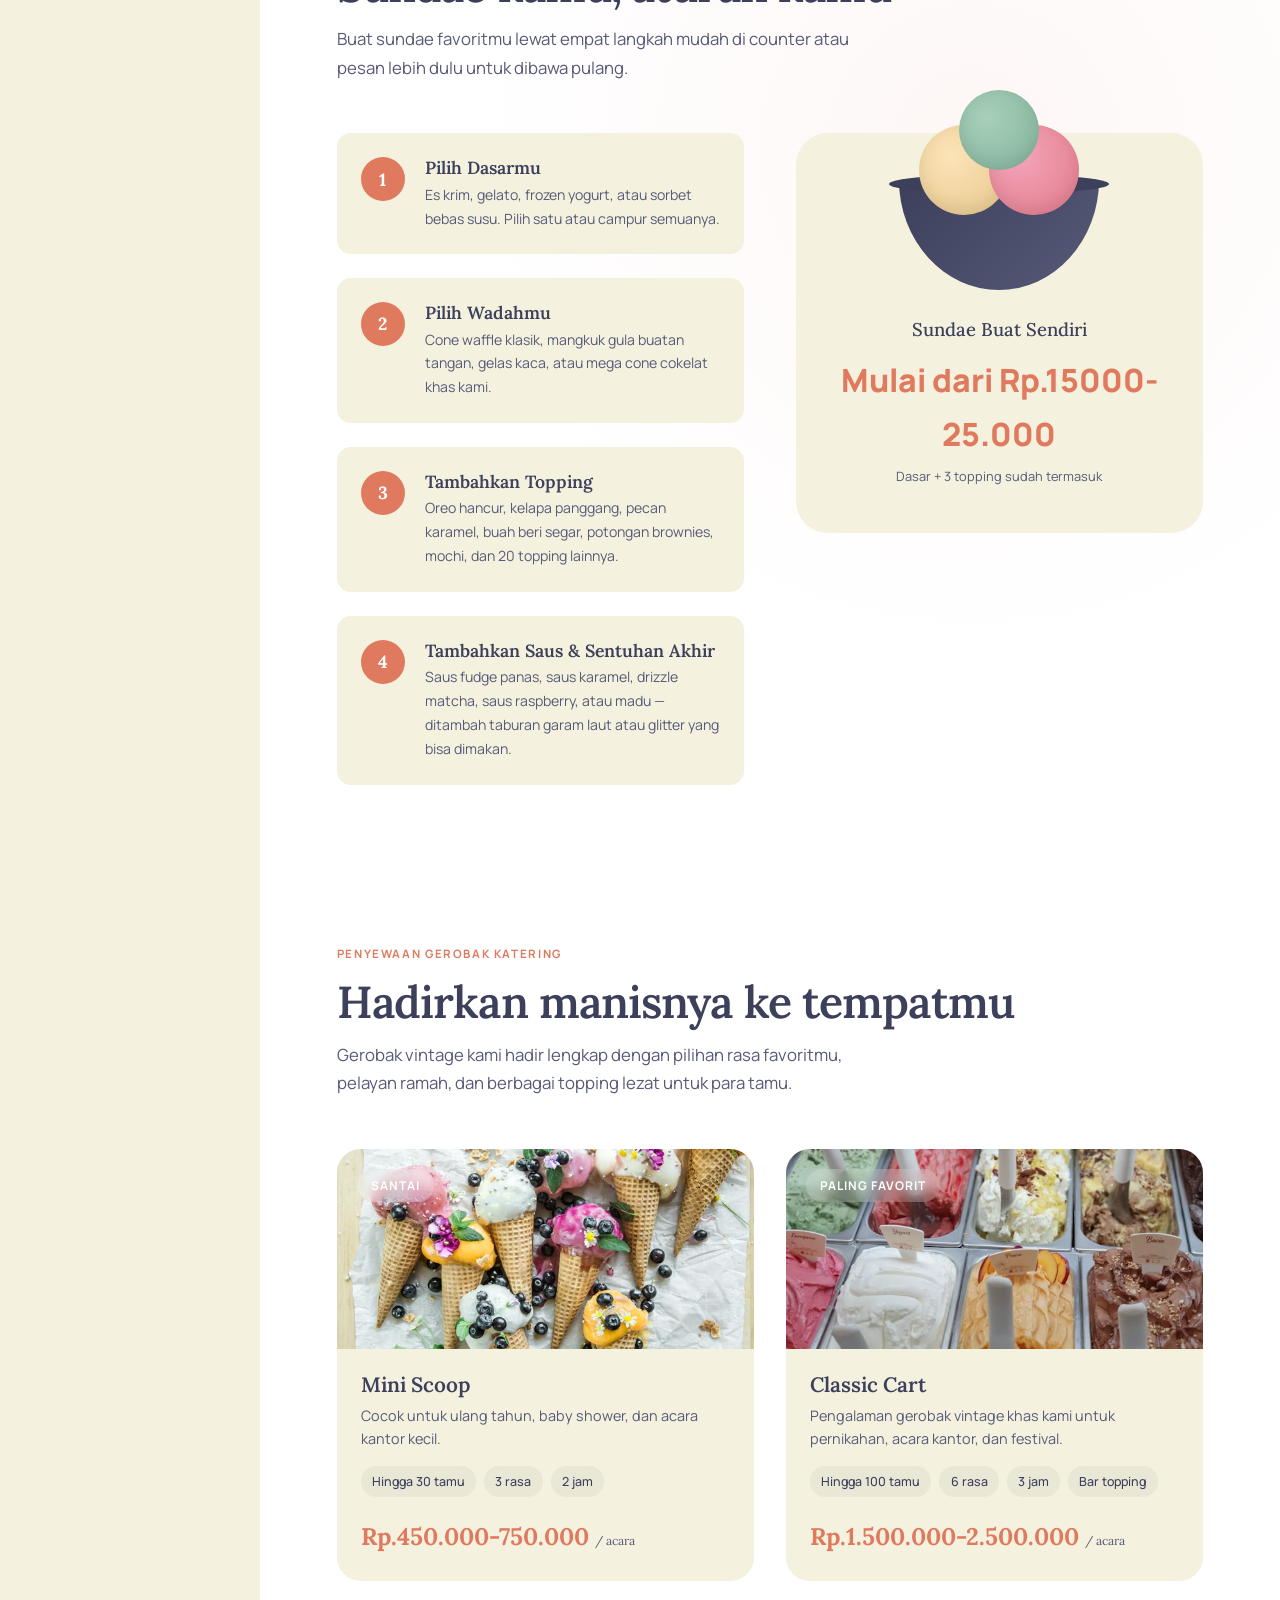
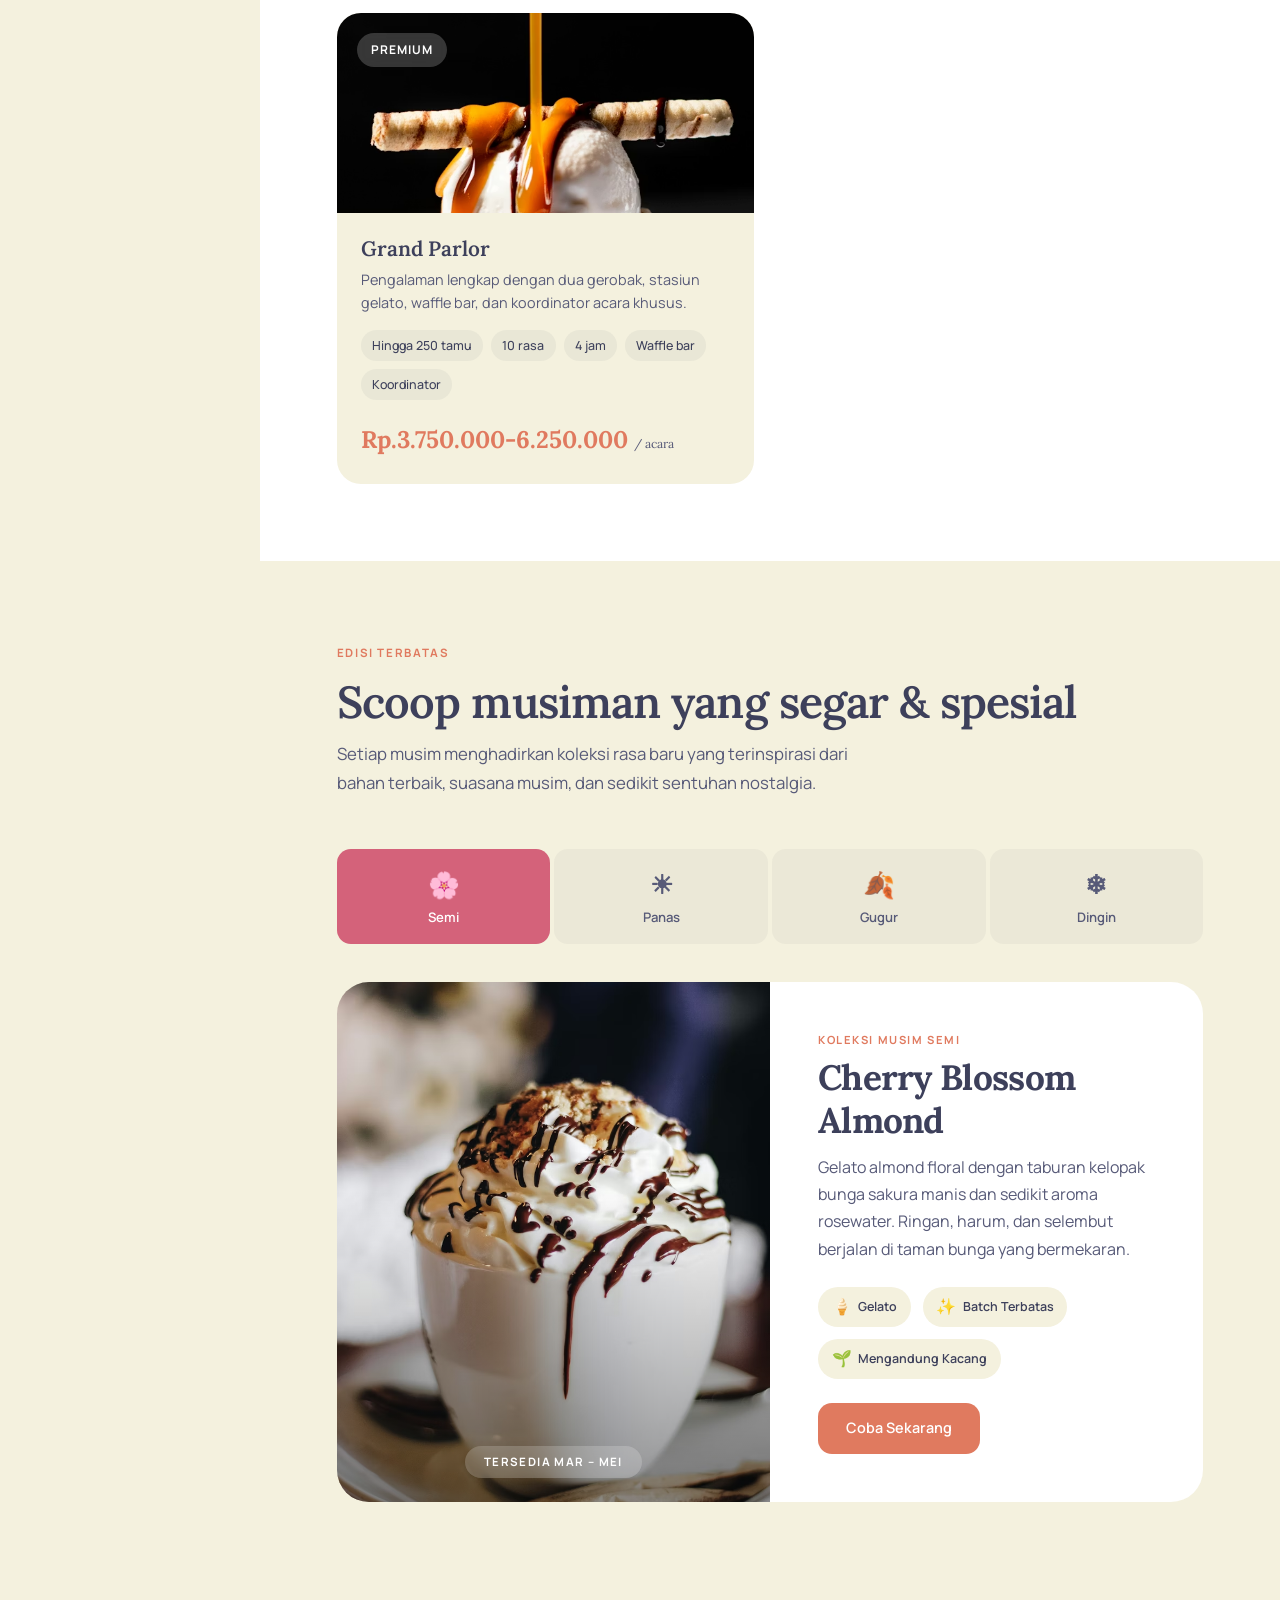
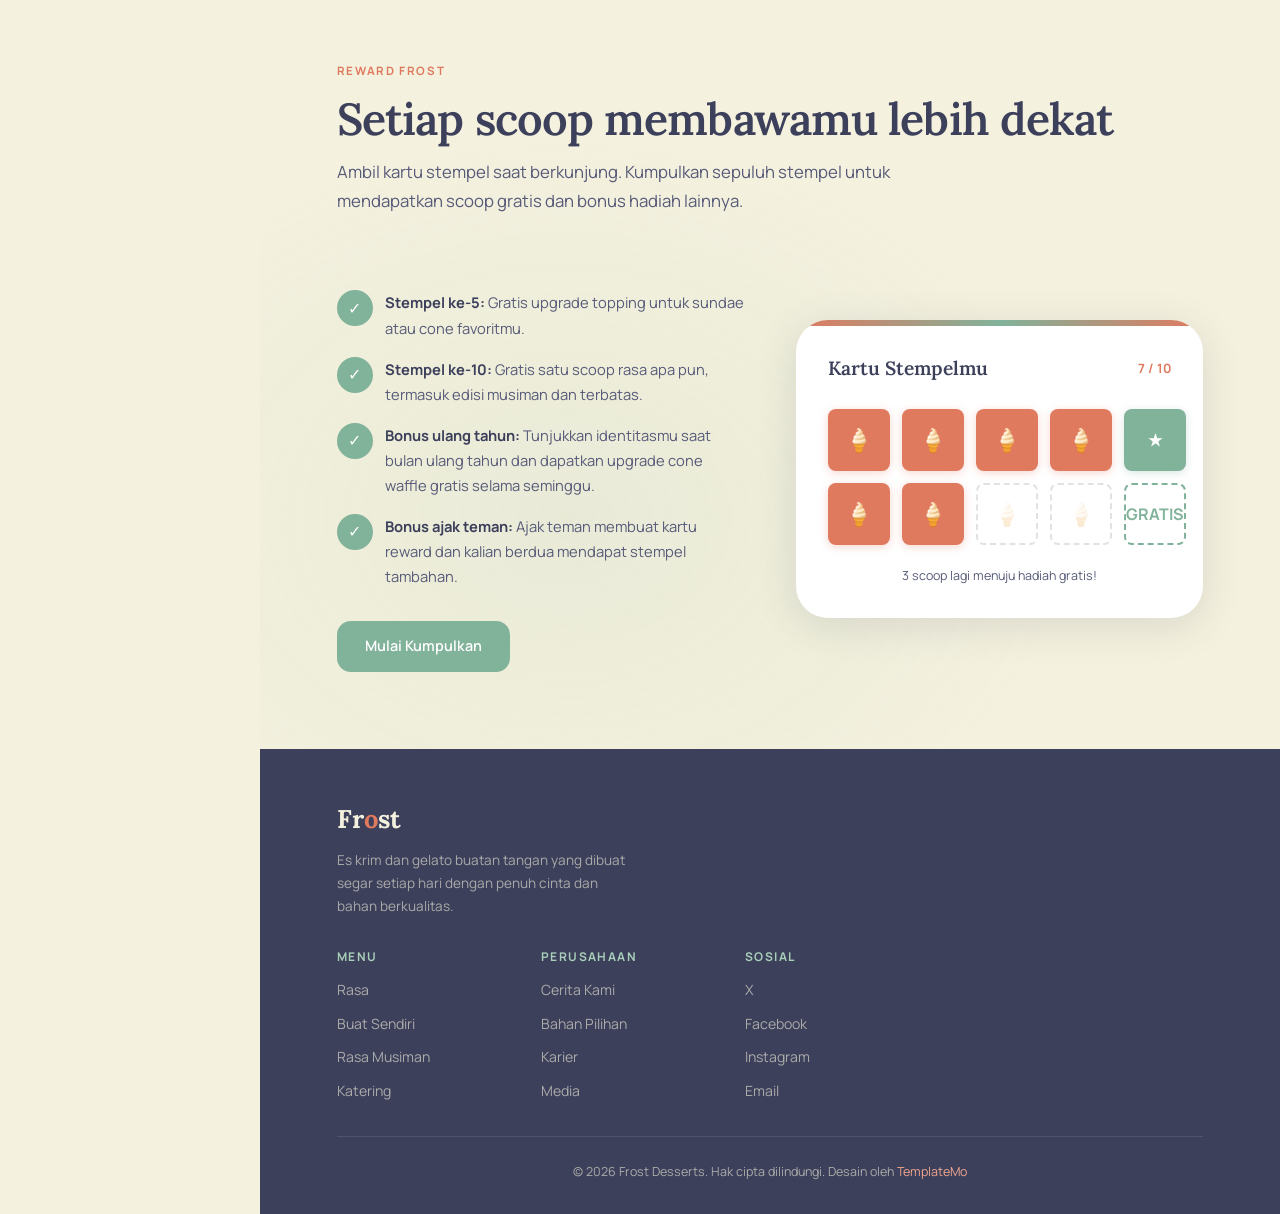
==== commit 1b1ef12a: "Update index.html" ====
--- a/index.html
+++ b/index.html
@@ -649,12 +649,13 @@
   </div>
 </footer>
 
-  </main>
-  <script data-cfasync="false" src="/cdn-cgi/scripts/5c5dd728/cloudflare-static/email-decode.min.js"></
-script>
-  <script
-src="templatemo-frost-script.js"></script>
-  <script src="login/js/
-welcome.js"><.script>
+</main>
+
+<script data-cfasync="false" src="/cdn-cgi/scripts/5c5dd728/cloudflare-static/email-decode.min.js"></script>
+
+<script src="templatemo-frost-script.js"></script>
+
 </body>
 </html>
+</body>
+</html>
